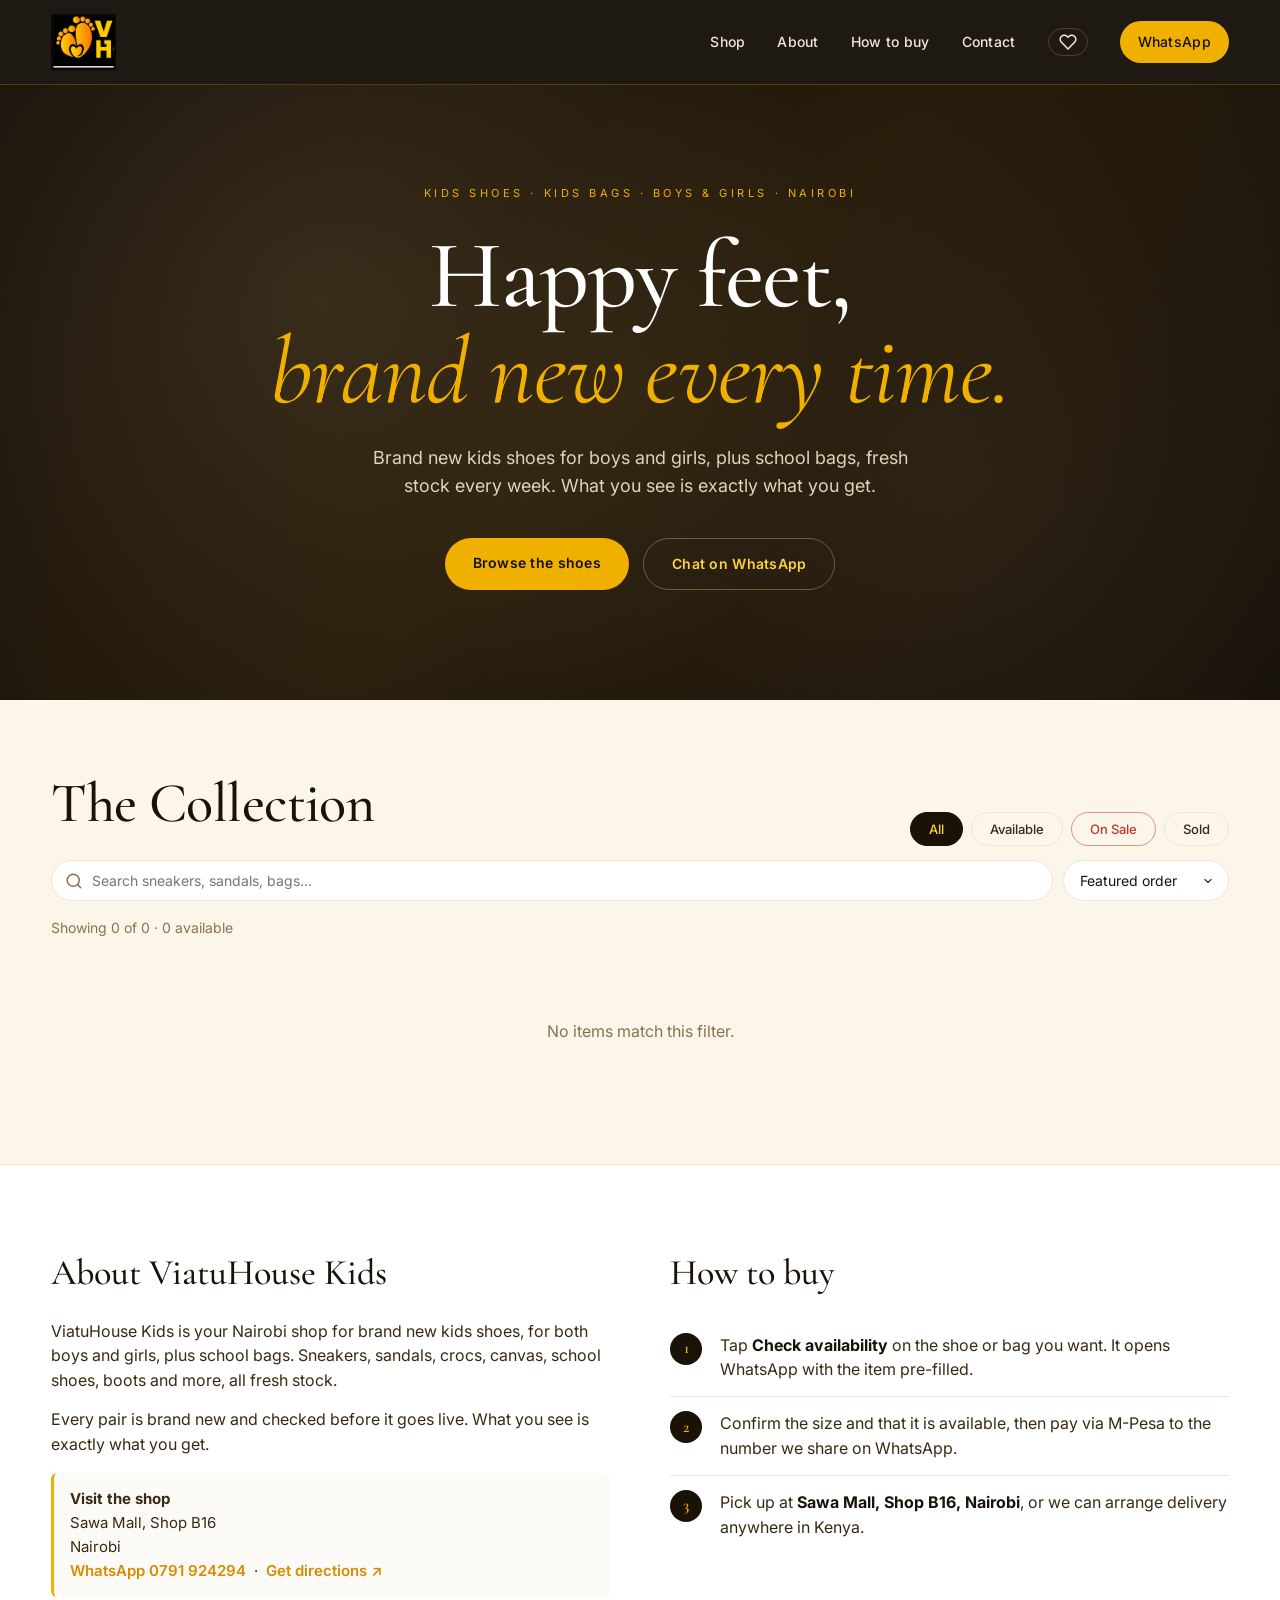
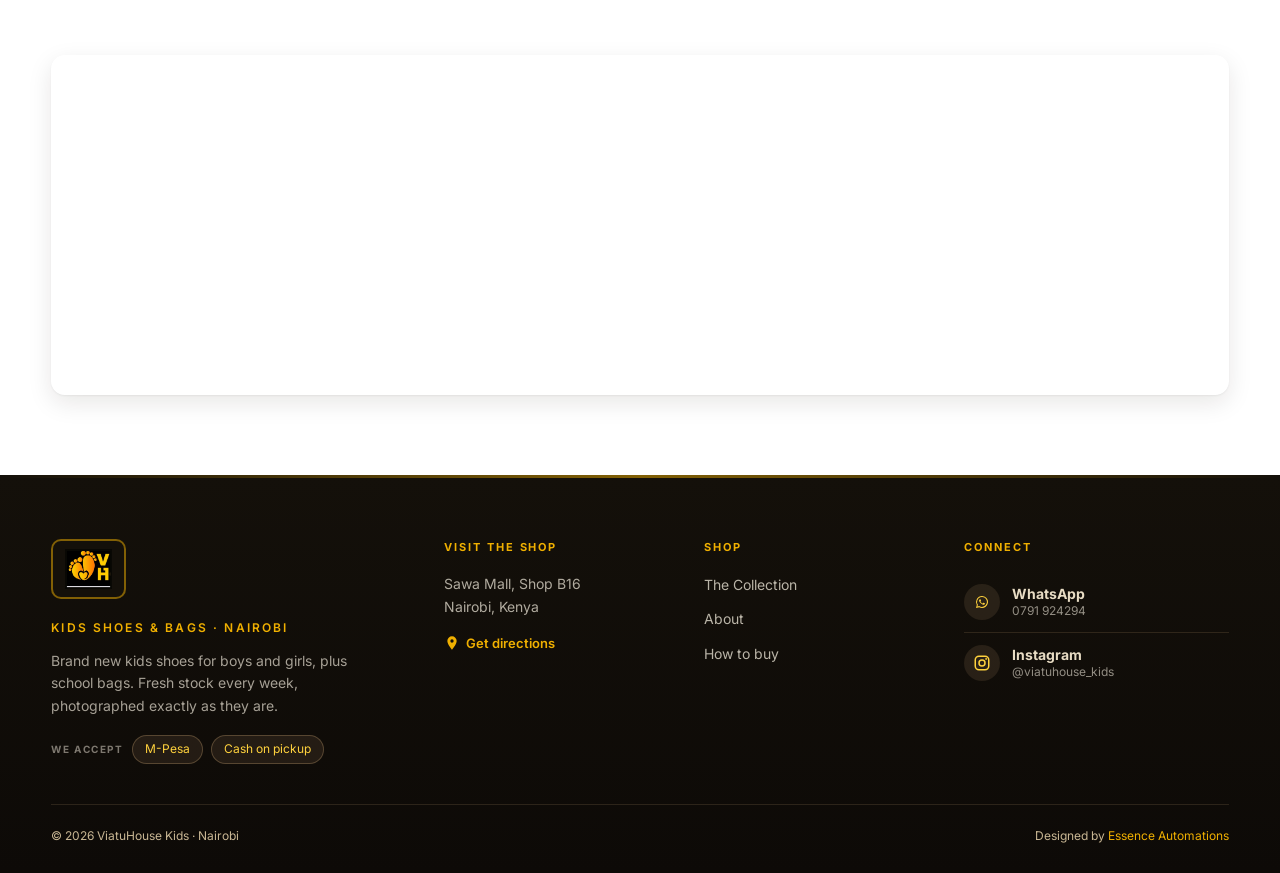
==== index.html @ 9efad500 "Relabel card CTA: Enquire -> Check availability Standardize the WhatsApp CTA wording to match the re" ====
<!DOCTYPE html>
<html lang="en">
<head>
<meta charset="UTF-8">
<meta name="viewport" content="width=device-width, initial-scale=1.0">
<title>ViatuHouse Kids · Brand New Kids Shoes & Bags, Nairobi</title>
<meta name="description" content="Brand new kids shoes for boys and girls, plus kids bags, in Nairobi. New stock every week. Visit ViatuHouse Kids at Sawa Mall, Shop B16, Nairobi.">

<!-- Open Graph / WhatsApp / Social sharing -->
<meta property="og:type" content="website">
<meta property="og:title" content="ViatuHouse Kids · Brand New Kids Shoes & Bags, Nairobi">
<meta property="og:description" content="Brand new kids shoes for boys and girls, plus kids bags. New stock every week. Find us at Sawa Mall, Shop B16, Nairobi.">
<meta property="og:image" content="https://viatuhouse.essenceautomations.com/images/og-image.jpg">
<meta property="og:image:secure_url" content="https://viatuhouse.essenceautomations.com/images/og-image.jpg">
<meta property="og:image:type" content="image/jpeg">
<meta property="og:image:width" content="1200">
<meta property="og:image:height" content="630">
<meta property="og:image:alt" content="ViatuHouse Kids · Kids Shoes & Bags">
<meta property="og:url" content="https://viatuhouse.essenceautomations.com">
<meta property="og:locale" content="en_KE">
<link rel="canonical" href="https://viatuhouse.essenceautomations.com">
<meta property="og:site_name" content="ViatuHouse Kids">
<meta name="twitter:card" content="summary_large_image">
<meta name="twitter:title" content="ViatuHouse Kids · Brand New Kids Shoes & Bags, Nairobi">
<meta name="twitter:description" content="Brand new kids shoes for boys and girls, plus kids bags, at Sawa Mall, Shop B16, Nairobi.">
<meta name="twitter:image" content="https://viatuhouse.essenceautomations.com/images/og-image.jpg">
<meta name="twitter:image:alt" content="ViatuHouse Kids · Kids Shoes & Bags">

<link rel="icon" type="image/jpeg" sizes="192x192" href="images/favicon-192.jpg">
<link rel="apple-touch-icon" sizes="180x180" href="images/logo.jpg">
<meta name="theme-color" content="#15100a">
<link rel="preconnect" href="https://fonts.googleapis.com">
<link rel="preconnect" href="https://fonts.gstatic.com" crossorigin>
<link href="https://fonts.googleapis.com/css2?family=Cormorant+Garamond:wght@400;500;600;700&family=Inter:wght@300;400;500;600;700&display=swap" rel="stylesheet">
<link rel="stylesheet" href="styles.css?v=viatu1">
</head>
<body>

<nav class="nav">
  <div class="nav-inner">
    <a href="#" class="brand" aria-label="ViatuHouse Kids">
      <img src="images/logo-nav.jpg" alt="ViatuHouse Kids · Kids Shoes & Bags" class="brand-logo">
    </a>
    <button class="nav-toggle" id="navToggle" aria-label="Open menu">
      <span></span><span></span><span></span>
    </button>
    <div class="nav-links" id="navLinks">
      <a href="#shop">Shop</a>
      <a href="#about">About</a>
      <a href="#how">How to buy</a>
      <a href="#contact">Contact</a>
      <a href="#" class="nav-wl" id="wishlistBtn" aria-label="View saved items">
        <svg viewBox="0 0 24 24" width="18" height="18" fill="none" stroke="currentColor" stroke-width="2" stroke-linecap="round" stroke-linejoin="round" aria-hidden="true"><path d="M20.84 4.61a5.5 5.5 0 0 0-7.78 0L12 5.67l-1.06-1.06a5.5 5.5 0 0 0-7.78 7.78l1.06 1.06L12 21.23l7.78-7.78 1.06-1.06a5.5 5.5 0 0 0 0-7.78z"/></svg>
        <span class="wl-count"></span>
      </a>
      <a href="https://wa.me/254791924294" class="nav-cta" target="_blank" rel="noopener">WhatsApp</a>
    </div>
  </div>
</nav>

<header class="hero">
  <div class="hero-inner">
    <p class="hero-eyebrow">Kids Shoes · Kids Bags · Boys & Girls · Nairobi</p>
    <h1 class="hero-title">Happy feet,<br><em>brand new every time.</em></h1>
    <p class="hero-sub">Brand new kids shoes for boys and girls, plus school bags, fresh stock every week. What you see is exactly what you get.</p>
    <div class="hero-cta">
      <a href="#shop" class="btn btn-primary">Browse the shoes</a>
      <a href="https://wa.me/254791924294" class="btn btn-ghost" target="_blank" rel="noopener">Chat on WhatsApp</a>
    </div>
  </div>
</header>

<section class="filters" id="shop">
  <div class="container">
    <div class="filters-bar">
      <h2 class="section-title fade-up">The Collection</h2>
      <div class="filter-pills" id="availPills">
        <button class="pill active" data-avail="all">All</button>
        <button class="pill" data-avail="available">Available</button>
        <button class="pill pill-sale" data-avail="sale">On Sale</button>
        <button class="pill" data-avail="sold">Sold</button>
      </div>
    </div>
    <div class="search-sort-row">
      <div class="search-wrap">
        <svg class="search-icon" viewBox="0 0 24 24" width="18" height="18" fill="none" stroke="currentColor" stroke-width="2" stroke-linecap="round" stroke-linejoin="round" aria-hidden="true"><circle cx="11" cy="11" r="8"/><line x1="21" y1="21" x2="16.65" y2="16.65"/></svg>
        <input id="searchInput" type="search" placeholder="Search sneakers, sandals, bags…" autocomplete="off">
        <button id="searchClear" class="search-clear" aria-label="Clear search">×</button>
      </div>
      <select id="sortSelect" class="sort-select" aria-label="Sort items">
        <option value="default">Featured order</option>
        <option value="newest">Newest first</option>
        <option value="priceAsc">Price: low to high</option>
        <option value="priceDesc">Price: high to low</option>
      </select>
    </div>
    <div class="filter-pills filter-pills--branches" id="branchPills" style="margin-top:8px;display:none;"></div>
    <div class="filter-drops" style="margin-top:8px;">
      <div class="filter-drop" id="catPills"></div>
      <div class="filter-drop" id="sizePills"></div>
    </div>
    <p class="filter-meta" id="filterMeta"></p>
  </div>
</section>

<main class="gallery container" id="gallery">
  <!-- Items injected here -->
</main>

<section class="info" id="about">
  <div class="container info-grid">
    <div class="fade-up">
      <h2>About ViatuHouse Kids</h2>
      <p>ViatuHouse Kids is your Nairobi shop for brand new kids shoes, for both boys and girls, plus school bags. Sneakers, sandals, crocs, canvas, school shoes, boots and more, all fresh stock.</p>
      <p>Every pair is brand new and checked before it goes live. What you see is exactly what you get.</p>
      <p class="shop-card">
        <strong>Visit the shop</strong><br>
        Sawa Mall, Shop B16<br>
        Nairobi<br>
        <a href="https://wa.me/254791924294" target="_blank" rel="noopener">WhatsApp 0791 924294</a>
        &nbsp;·&nbsp;
        <a href="https://maps.google.com/?q=Sawa+Mall+Nairobi" target="_blank" rel="noopener">Get directions ↗</a>
      </p>
    </div>
    <div id="how" class="fade-up">
      <h2>How to buy</h2>
      <ol class="steps">
        <li>Tap <strong>Check availability</strong> on the shoe or bag you want. It opens WhatsApp with the item pre-filled.</li>
        <li>Confirm the size and that it is available, then pay via M-Pesa to the number we share on WhatsApp.</li>
        <li>Pick up at <strong>Sawa Mall, Shop B16, Nairobi</strong>, or we can arrange delivery anywhere in Kenya.</li>
      </ol>
    </div>
  </div>

  <!-- Wide map -->
  <div class="container map-wrap fade-up">
    <iframe
      src="https://maps.google.com/maps?q=Sawa+Mall+Nairobi&t=&z=16&ie=UTF8&iwloc=&output=embed"
      width="100%" height="340"
      style="border:0;"
      allowfullscreen loading="lazy"
      referrerpolicy="no-referrer-when-downgrade"
      title="ViatuHouse Kids · Sawa Mall, Shop B16, Nairobi"></iframe>
  </div>
</section>

<footer class="footer" id="contact">
  <div class="container footer-grid">

    <div class="footer-col footer-brand fade-up">
      <div class="footer-logo-plate"><img src="images/logo-nav.jpg" alt="ViatuHouse Kids"></div>
      <p class="footer-tagline">Kids Shoes & Bags · Nairobi</p>
      <p class="footer-blurb">Brand new kids shoes for boys and girls, plus school bags. Fresh stock every week, photographed exactly as they are.</p>
      <div class="footer-pay">
        <span class="footer-pay-label">We accept</span>
        <span class="pay-pill">M-Pesa</span>
        <span class="pay-pill">Cash on pickup</span>
      </div>
    </div>

    <div class="footer-col fade-up">
      <h4 class="footer-h">Visit the shop</h4>
      <address class="footer-address">Sawa Mall, Shop B16<br>Nairobi, Kenya</address>
      <a class="footer-directions" href="https://www.google.com/maps/search/?api=1&query=Sawa%20Mall%2C%20Nairobi" target="_blank" rel="noopener">
        <svg viewBox="0 0 24 24" fill="currentColor" aria-hidden="true"><path d="M12 2a7 7 0 0 0-7 7c0 5 7 13 7 13s7-8 7-13a7 7 0 0 0-7-7Zm0 9.5A2.5 2.5 0 1 1 12 6.5a2.5 2.5 0 0 1 0 5Z"/></svg>
        Get directions
      </a>
    </div>

    <div class="footer-col fade-up">
      <h4 class="footer-h">Shop</h4>
      <ul class="footer-nav">
        <li><a href="#shop">The Collection</a></li>
        <li><a href="#about">About</a></li>
        <li><a href="#how">How to buy</a></li>
      </ul>
    </div>

    <div class="footer-col fade-up">
      <h4 class="footer-h">Connect</h4>
      <div class="footer-socials">
        <a class="social-card" href="https://wa.me/254791924294" target="_blank" rel="noopener">
          <span class="social-ic"><svg viewBox="0 0 24 24" fill="currentColor" aria-hidden="true"><path d="M17.6 6.32A7.85 7.85 0 0 0 12 4a7.94 7.94 0 0 0-6.9 11.9L4 20l4.2-1.1A7.9 7.9 0 0 0 12 19.88a7.94 7.94 0 0 0 5.6-13.56ZM12 18.54a6.6 6.6 0 0 1-3.36-.92l-.24-.14-2.49.65.66-2.43-.16-.25A6.6 6.6 0 1 1 12 18.54Zm3.62-4.94c-.2-.1-1.17-.58-1.35-.64s-.31-.1-.44.1-.5.64-.62.77-.23.15-.43.05a5.4 5.4 0 0 1-1.6-1 6 6 0 0 1-1.1-1.37c-.11-.2 0-.3.09-.4s.2-.24.3-.36a1.36 1.36 0 0 0 .2-.33.37.37 0 0 0 0-.35c0-.1-.44-1.06-.6-1.45s-.32-.33-.44-.33h-.38a.72.72 0 0 0-.52.24 2.18 2.18 0 0 0-.68 1.62 3.8 3.8 0 0 0 .8 2 8.7 8.7 0 0 0 3.33 2.94c.47.2.83.32 1.11.42a2.67 2.67 0 0 0 1.23.07 2 2 0 0 0 1.31-.92 1.62 1.62 0 0 0 .11-.92c-.05-.09-.18-.14-.38-.24Z"/></svg></span>
          <span class="social-txt"><strong>WhatsApp</strong><span>0791 924294</span></span>
        </a>
        <a class="social-card" href="https://www.instagram.com/viatuhouse_kids/" target="_blank" rel="noopener">
          <span class="social-ic"><svg viewBox="0 0 24 24" fill="none" stroke="currentColor" stroke-width="2"><rect x="3" y="3" width="18" height="18" rx="5"/><circle cx="12" cy="12" r="4"/><circle cx="17.5" cy="6.5" r="1.2" fill="currentColor" stroke="none"/></svg></span>
          <span class="social-txt"><strong>Instagram</strong><span>@viatuhouse_kids</span></span>
        </a>
      </div>
    </div>

  </div>

  <div class="container footer-bottom">
    <p>© <span id="year"></span> ViatuHouse Kids · Nairobi</p>
    <p>Designed by <a href="https://essenceautomations.com/shop-manager/" target="_blank" rel="noopener" class="footer-credit">Essence Automations</a></p>
  </div>
</footer>

<!-- Lightbox -->
<div class="lightbox" id="lightbox" aria-hidden="true">
  <button class="lightbox-close" id="lightboxClose" aria-label="Close">&times;</button>
  <button class="lightbox-arrow prev" data-lightbox-arrow="prev" aria-label="Previous image">‹</button>
  <button class="lightbox-arrow next" data-lightbox-arrow="next" aria-label="Next image">›</button>
  <img class="lightbox-img" id="lightboxImg" alt="">
  <div class="lightbox-caption" id="lightboxCaption"></div>
</div>

<!-- Wishlist drawer -->
<div id="wishlistModal" class="modal" role="dialog" aria-modal="true" aria-label="Saved items">
  <div class="modal-card modal-card--wide">
    <div class="modal-head">
      <h3>Saved items</h3>
      <button id="wishlistClose" class="modal-close" aria-label="Close">&times;</button>
    </div>
    <div id="wishlistBody" class="wl-body"></div>
    <div class="wl-footer">
      <a id="wishlistEnquireAll" class="btn-card primary" href="#">
        <svg class="wa-icon" viewBox="0 0 24 24" width="16" height="16" fill="currentColor" aria-hidden="true"><path d="M17.472 14.382c-.297-.149-1.758-.867-2.03-.967-.273-.099-.471-.148-.67.15-.197.297-.767.966-.94 1.164-.173.199-.347.223-.644.075-.297-.15-1.255-.463-2.39-1.475-.883-.788-1.48-1.761-1.653-2.059-.173-.297-.018-.458.13-.606.134-.133.298-.347.446-.52.149-.174.198-.298.298-.497.099-.198.05-.371-.025-.52-.075-.149-.669-1.612-.916-2.207-.242-.579-.487-.5-.669-.51-.173-.008-.371-.01-.57-.01-.198 0-.52.074-.792.372-.272.297-1.04 1.016-1.04 2.479 0 1.462 1.065 2.875 1.213 3.074.149.198 2.096 3.2 5.077 4.487.71.306 1.263.489 1.694.625.712.227 1.36.195 1.871.118.571-.085 1.758-.719 2.006-1.413.248-.694.248-1.289.173-1.413-.074-.124-.272-.198-.57-.347m-5.421 7.403h-.004a9.87 9.87 0 0 1-5.031-1.378l-.361-.214-3.741.982.998-3.648-.235-.374a9.86 9.86 0 0 1-1.51-5.26c.001-5.45 4.436-9.884 9.888-9.884 2.64 0 5.122 1.03 6.988 2.898a9.825 9.825 0 0 1 2.893 6.994c-.003 5.45-4.437 9.884-9.885 9.884m8.413-18.297A11.815 11.815 0 0 0 12.05 0C5.495 0 .16 5.335.157 11.892c0 2.096.547 4.142 1.588 5.945L.057 24l6.305-1.654a11.882 11.882 0 0 0 5.683 1.448h.005c6.554 0 11.89-5.335 11.893-11.893a11.821 11.821 0 0 0-3.48-8.413"/></svg>
        Check availability for all
      </a>
    </div>
  </div>
</div>

<!-- Size guide modal -->
<div id="sizeGuideModal" class="modal" role="dialog" aria-modal="true" aria-label="Size guide">
  <div class="modal-card modal-card--wide">
    <div class="modal-head">
      <h3>Size guide</h3>
      <button id="sizeGuideClose" class="modal-close" aria-label="Close">&times;</button>
    </div>
    <p class="size-guide-intro">Kids shoe sizes here are EU (the number marked on the shoe). The easiest way to pick: measure your child's foot length in centimetres and match it below. WhatsApp us before you order if you need help.</p>
    <div class="size-guide-section">
      <h4>Kids shoes (EU sizing)</h4>
      <div class="sg-table-wrap">
        <table class="sg-table">
          <thead><tr><th>EU size</th><th>Foot length (cm)</th><th>Approx age</th></tr></thead>
          <tbody>
            <tr><td>20</td><td>12.2</td><td>12-18 months</td></tr>
            <tr><td>22</td><td>13.5</td><td>2 years</td></tr>
            <tr><td>24</td><td>14.8</td><td>2-3 years</td></tr>
            <tr><td>26</td><td>16.2</td><td>3-4 years</td></tr>
            <tr><td>28</td><td>17.5</td><td>4-5 years</td></tr>
            <tr><td>30</td><td>18.8</td><td>5-6 years</td></tr>
            <tr><td>32</td><td>20.1</td><td>6-7 years</td></tr>
            <tr><td>34</td><td>21.5</td><td>8-9 years</td></tr>
            <tr><td>36</td><td>22.8</td><td>10-11 years</td></tr>
            <tr><td>37</td><td>23.5</td><td>11-12 years</td></tr>
          </tbody>
        </table>
      </div>
    </div>
    <p class="size-guide-tip">Tip: stand your child on a piece of paper, mark the heel and the longest toe, then measure the gap. Add about 1 cm of growing room and match that to the foot-length column. Ages are a rough guide only, kids grow at their own pace.</p>
  </div>
</div>

<script src="main.js?v=20260606susp"></script>
</body>
</html>
---- styles.css ----
/* ViatuHouse Kids — warm black & amber-gold (matches Logo.jpg) */
:root {
  --bg: #fbf5ea;          /* soft warm cream — bright, kid-friendly */
  --bg-card: #ffffff;
  --ink: #1a1206;         /* warm near-black — echoes the logo background */
  --ink-soft: #3a2a12;    /* dark warm brown */
  --ink-faint: #8a734c;   /* warm taupe */
  --gold: #f0b000;        /* amber-gold — the logo mark + wordmark */
  --gold-deep: #d98a00;   /* deeper orange-gold */
  --gold-light: #ffd23d;  /* bright light gold */
  --line: #f1e6cf;        /* warm cream divider */
  --surface: #f4ead6;     /* warm beige surface */
  --choco: #241a09;       /* deep warm brown-black */
  --choco-deep: #14100a;  /* logo black */
  --shadow: 0 1px 2px rgba(26,18,6,0.05), 0 8px 24px rgba(26,18,6,0.10);
  --shadow-lg: 0 20px 60px rgba(26,18,6,0.18);
  --radius: 14px;
  --radius-sm: 8px;
  --serif: 'Cormorant Garamond', Georgia, serif;
  --sans: 'Inter', system-ui, -apple-system, sans-serif;
}

* { box-sizing: border-box; margin: 0; padding: 0; }
html { scroll-behavior: smooth; }
body { font-family: var(--sans); color: var(--ink); background: var(--bg); line-height: 1.55; -webkit-font-smoothing: antialiased; }

/* ===== Themed scrollbar — champagne-gold pill on the warm-cream page ===== */
html { scrollbar-width: thin; scrollbar-color: var(--gold) var(--bg); } /* Firefox */
::-webkit-scrollbar { width: 14px; height: 14px; }
::-webkit-scrollbar-track { background: var(--bg); }
::-webkit-scrollbar-thumb {
  background: linear-gradient(180deg, var(--gold-light), var(--gold) 45%, var(--gold-deep));
  border-radius: 999px;
  border: 3px solid var(--bg); /* matches page bg so the pill looks inset/floating */
}
::-webkit-scrollbar-thumb:hover { background: linear-gradient(180deg, var(--gold), var(--gold-deep) 60%, var(--ink-soft)); }
::-webkit-scrollbar-corner { background: var(--bg); }
a { color: inherit; text-decoration: none; }
img { max-width: 100%; display: block; }
.container { width: min(1200px, 92%); margin: 0 auto; }

/* ===== FADE-IN-UP ANIMATIONS =====
   Subtle reveal motion. .fade-up sits at translateY(20px) + opacity 0 until
   the element either (a) is observed in view by main.js or (b) auto-fires
   on page load for elements above the fold (hero stagger). Disabled
   entirely when the user prefers reduced motion. */
@keyframes fadeUp {
  from { opacity: 0; transform: translateY(36px); }
  to   { opacity: 1; transform: translateY(0); }
}
@media (prefers-reduced-motion: no-preference) {
  .fade-up { opacity: 0; transform: translateY(36px); transition: opacity 0.75s cubic-bezier(0.22,0.61,0.36,1), transform 0.75s cubic-bezier(0.22,0.61,0.36,1); }
  .fade-up.in-view { opacity: 1; transform: translateY(0); }
  /* Hero stagger — auto-fires on load, no JS needed */
  .hero-eyebrow { animation: fadeUp 0.7s 0.05s cubic-bezier(0.22,0.61,0.36,1) both; }
  .hero-title   { animation: fadeUp 0.8s 0.20s cubic-bezier(0.22,0.61,0.36,1) both; }
  .hero-sub     { animation: fadeUp 0.7s 0.38s cubic-bezier(0.22,0.61,0.36,1) both; }
  .hero-cta     { animation: fadeUp 0.7s 0.52s cubic-bezier(0.22,0.61,0.36,1) both; }
  /* Card stagger — paused until each card scrolls into view, so cards below
     the fold on initial load animate when the user scrolls to them, not
     before. On filter/page change, the IO fires immediately because the
     gallery is already on-screen. */
  .gallery .card {
    animation: fadeUp 0.65s cubic-bezier(0.22,0.61,0.36,1) both;
    animation-play-state: paused;
  }
  .gallery .card.in-view { animation-play-state: running; }
  .gallery .card:nth-child(2)  { animation-delay: 0.06s; }
  .gallery .card:nth-child(3)  { animation-delay: 0.12s; }
  .gallery .card:nth-child(4)  { animation-delay: 0.18s; }
  .gallery .card:nth-child(5)  { animation-delay: 0.24s; }
  .gallery .card:nth-child(6)  { animation-delay: 0.30s; }
  .gallery .card:nth-child(7)  { animation-delay: 0.36s; }
  .gallery .card:nth-child(8)  { animation-delay: 0.42s; }
  .gallery .card:nth-child(9)  { animation-delay: 0.48s; }
  .gallery .card:nth-child(n+10) { animation-delay: 0.54s; }
}

/* ===== NAV ===== */
.nav {
  position: sticky; top: 0;
  background: rgba(18,14,8,0.95);
  backdrop-filter: blur(12px);
  -webkit-backdrop-filter: blur(12px);
  border-bottom: 1px solid rgba(240,176,0,0.24);
  z-index: 200;
}
.nav-inner {
  display: flex; align-items: center; justify-content: space-between;
  width: min(1200px, 92%); margin: 0 auto; padding: 14px 0;
}
.brand { display: flex; align-items: center; gap: 12px; color: #fff; }
.brand-logo { height: 56px; width: auto; max-width: 320px; display: block; object-fit: contain; }
.footer-brand .brand-logo { height: 80px; max-width: 380px; }
.nav-links { display: flex; gap: 32px; align-items: center; }
.nav-links a { color: #f0e9d8; font-size: 14px; font-weight: 500; letter-spacing: 0.02em; transition: color 0.2s; }
.nav-links a:hover { color: var(--gold); }
.nav-cta { background: var(--gold); color: var(--choco-deep) !important; padding: 10px 18px; border-radius: 999px; font-weight: 600; }
.nav-cta:hover { background: var(--gold-light); color: var(--choco-deep) !important; }

.nav-toggle { display: none; background: none; border: none; cursor: pointer; width: 36px; height: 36px; flex-direction: column; justify-content: center; gap: 5px; z-index: 220; }
.nav-toggle span { display: block; height: 2px; width: 24px; background: var(--gold-light); transition: 0.3s; }

@media (max-width: 760px) {
  .nav-toggle { display: flex; }
  .nav-links {
    position: fixed; top: 0; left: 0; width: 100vw; height: 100vh;
    background: var(--choco-deep); flex-direction: column; justify-content: center; align-items: center; gap: 32px;
    transform: translateY(-100vh); transition: transform 0.32s ease; z-index: 210; visibility: hidden;
  }
  .nav-links.open { transform: translateY(0); visibility: visible; }
  .nav-links a { font-size: 22px; font-weight: 500; }
  /* Hamburger → X transform when menu open */
  .nav-toggle.open span:nth-child(1) { transform: translateY(7px) rotate(45deg); }
  .nav-toggle.open span:nth-child(2) { opacity: 0; }
  .nav-toggle.open span:nth-child(3) { transform: translateY(-7px) rotate(-45deg); }
}

/* ===== HERO ===== */
.hero {
  background: linear-gradient(135deg, var(--choco-deep) 0%, var(--choco) 50%, var(--choco-deep) 100%);
  color: #fff; text-align: center; padding: 100px 20px 110px; position: relative; overflow: hidden;
}
.hero::before {
  content: ""; position: absolute; inset: 0;
  background:
    radial-gradient(circle at 25% 35%, rgba(184,149,106,0.18), transparent 50%),
    radial-gradient(circle at 75% 65%, rgba(184,149,106,0.10), transparent 50%);
  pointer-events: none;
}
.hero-inner { position: relative; max-width: 820px; margin: 0 auto; }
.hero-eyebrow { font-size: 11px; letter-spacing: 0.32em; text-transform: uppercase; color: var(--gold); margin-bottom: 26px; }
.hero-title { font-family: var(--serif); font-size: clamp(52px, 9vw, 96px); font-weight: 500; line-height: 1; letter-spacing: -0.01em; margin-bottom: 24px; }
.hero-title em { color: var(--gold); font-style: italic; font-weight: 400; }
.hero-sub { font-size: 18px; color: #e0d3bb; max-width: 560px; margin: 0 auto 38px; }
.hero-cta { display: flex; justify-content: center; gap: 14px; flex-wrap: wrap; }

.btn { display: inline-block; padding: 14px 28px; border-radius: 999px; font-weight: 600; font-size: 14px; letter-spacing: 0.02em; transition: all 0.2s; cursor: pointer; border: none; font-family: inherit; }
.btn-primary { background: var(--gold); color: var(--choco-deep); }
.btn-primary:hover { background: var(--gold-light); transform: translateY(-1px); }
.btn-ghost { background: transparent; color: var(--gold-light); border: 1px solid rgba(184,149,106,0.5); }
.btn-ghost:hover { background: rgba(184,149,106,0.12); border-color: var(--gold); }

/* ===== FILTERS ===== */
.filters { background: var(--bg); padding: 60px 0 24px; }
.filters-bar { display: flex; justify-content: space-between; align-items: end; gap: 24px; flex-wrap: wrap; margin-bottom: 8px; }
.section-title { font-family: var(--serif); font-size: clamp(36px, 5vw, 56px); font-weight: 500; letter-spacing: -0.01em; color: var(--ink); }
.filter-pills { display: flex; gap: 8px; flex-wrap: wrap; }
.pill { background: transparent; border: 1px solid var(--line); padding: 8px 18px; border-radius: 999px; font-size: 13px; font-weight: 500; cursor: pointer; transition: 0.2s; color: var(--ink-soft); font-family: inherit; }
.pill:hover { border-color: var(--gold); color: var(--ink); }
.pill.active { background: var(--ink); border-color: var(--ink); color: var(--gold-light); }
.filter-pills--cats { flex-wrap: wrap; }
.filter-pills--sizes { flex-wrap: wrap; }
.pill--size { padding: 5px 12px !important; font-size: 13px !important; }
.filter-meta { color: var(--ink-faint); font-size: 14px; margin-top: 8px; }

/* Search + sort row */
.search-sort-row { display: flex; gap: 10px; margin-top: 14px; flex-wrap: wrap; }
.search-wrap { flex: 1 1 280px; position: relative; }
.search-wrap input {
  width: 100%; padding: 11px 38px 11px 40px;
  border: 1px solid var(--line); border-radius: 999px;
  font-family: inherit; font-size: 14px; background: #fff; color: var(--ink);
  transition: border-color 0.15s;
}
.search-wrap input:focus { outline: none; border-color: var(--gold); }
.search-icon { position: absolute; left: 14px; top: 50%; transform: translateY(-50%); color: var(--ink-faint); pointer-events: none; }
.search-clear {
  position: absolute; right: 6px; top: 50%; transform: translateY(-50%);
  width: 26px; height: 26px; border-radius: 50%; border: none;
  background: var(--line); color: var(--ink-soft); cursor: pointer; font-size: 18px; line-height: 1;
  display: flex; align-items: center; justify-content: center;
}
.search-clear:hover { background: var(--ink); color: var(--gold-light); }
.search-wrap input:placeholder-shown + .search-clear { display: none; }
.sort-select {
  padding: 10px 36px 10px 16px;
  border: 1px solid var(--line); border-radius: 999px;
  background: #fff; color: var(--ink); font-family: inherit; font-size: 14px;
  cursor: pointer; appearance: none;
  background-image: url("data:image/svg+xml;utf8,<svg xmlns='http://www.w3.org/2000/svg' width='12' height='12' viewBox='0 0 24 24' fill='none' stroke='%234a3528' stroke-width='2.5' stroke-linecap='round' stroke-linejoin='round'><polyline points='6 9 12 15 18 9'/></svg>");
  background-repeat: no-repeat; background-position: right 14px center;
}
.sort-select:focus { outline: none; border-color: var(--gold); }

/* Category + size filter dropdowns (compact, replaces long pill rows) */
.filter-drops { display: flex; gap: 10px; flex-wrap: wrap; }
.filter-drop { flex: 0 1 auto; min-width: 0; }
.filter-select { width: 100%; max-width: 100%; }
@media (max-width: 600px) { .filter-drop { flex: 1 1 calc(50% - 5px); } }

/* Custom filter dropdown — page-controlled so the open list shows a scroll cue
   (a native <select> popup is OS-drawn and gives no hint that more sits below). */
.cdrop { position: relative; }
.cdrop-trigger {
  width: 100%; max-width: 100%; text-align: left;
  display: flex; align-items: center;
}
.cdrop-current { overflow: hidden; text-overflow: ellipsis; white-space: nowrap; }
.cdrop.open .cdrop-trigger { border-color: var(--gold); }
/* Active (non-"All") filter — gold tint so a set filter reads as deliberate,
   not a default. */
.cdrop--active .cdrop-trigger {
  background-color: rgba(240, 176, 0, 0.14);
  border-color: var(--gold);
  color: var(--ink); font-weight: 600;
}
.cdrop-panel {
  position: absolute; top: calc(100% + 6px); left: 0; right: 0; z-index: 60;
  background: #fff; border: 1px solid var(--line); border-radius: 14px;
  box-shadow: 0 12px 30px rgba(26, 18, 6, 0.16);
  overflow: hidden;
}
.cdrop-panel[hidden] { display: none; }
.cdrop-scroll {
  max-height: 280px; overflow-y: auto; padding: 6px;
  scrollbar-width: thin; scrollbar-color: var(--gold) var(--surface);
}
.cdrop-scroll::-webkit-scrollbar { width: 9px; }
.cdrop-scroll::-webkit-scrollbar-track { background: var(--surface); border-radius: 4px; }
.cdrop-scroll::-webkit-scrollbar-thumb { background: var(--gold); border-radius: 4px; }
.cdrop-scroll::-webkit-scrollbar-thumb:hover { background: var(--gold-deep); }
.cdrop-group {
  font-size: 10.5px; font-weight: 700; letter-spacing: 0.12em; text-transform: uppercase;
  color: var(--ink-faint); padding: 8px 12px 4px;
}
.cdrop-opt {
  display: block; width: 100%; text-align: left;
  padding: 11px 14px; border: none; background: none; cursor: pointer;
  font-family: inherit; font-size: 14px; color: var(--ink); border-radius: 9px;
}
.cdrop-opt:hover { background: var(--surface); }
.cdrop-opt.selected { background: var(--ink); color: var(--gold-light); font-weight: 600; }
/* "more below" cue — fade + chevron pinned to the panel's bottom edge, shown
   only while the list can still scroll down. */
.cdrop-morehint {
  position: absolute; left: 1px; right: 1px; bottom: 0; height: 38px;
  pointer-events: none; opacity: 0; transition: opacity 0.18s ease;
  background: linear-gradient(to bottom, rgba(255,255,255,0), #fff 78%);
  border-radius: 0 0 14px 14px;
}
.cdrop-morehint.show { opacity: 1; }
.cdrop-morehint::after {
  content: ''; position: absolute; left: 50%; bottom: 7px;
  width: 11px; height: 11px; margin-left: -5.5px;
  border-right: 2.5px solid var(--gold-deep); border-bottom: 2.5px solid var(--gold-deep);
  transform: rotate(45deg);
  animation: cdropBob 1.3s ease-in-out infinite;
}
@keyframes cdropBob { 0%, 100% { transform: translateY(0) rotate(45deg); } 50% { transform: translateY(3px) rotate(45deg); } }
@media (prefers-reduced-motion: reduce) { .cdrop-morehint::after { animation: none; } }

/* NEW / Stock urgency / Heart badges */
.badge-new {
  position: absolute; top: 14px; left: 14px;
  background: var(--gold); color: var(--choco-deep);
  font-size: 10px; letter-spacing: 0.2em; padding: 4px 9px; border-radius: 4px;
  font-weight: 800; text-transform: uppercase;
}
.badge-low {
  position: absolute; bottom: 14px; left: 14px;
  background: #fff; color: #b00020;
  font-size: 10px; letter-spacing: 0.08em; padding: 4px 9px; border-radius: 4px;
  font-weight: 700; box-shadow: 0 2px 8px rgba(0,0,0,0.18);
  border: 1px solid #ffd6d6;
}
/* ===== SALE / MARKDOWN ===== */
/* On-Sale filter pill — red accent so it stands out from the gold filter row. */
.pill-sale { border-color: rgba(192,57,43,0.5); color: #c0392b; }
.pill-sale:hover { border-color: #c0392b; color: #fff; background: rgba(192,57,43,0.9); }
.pill-sale.active { background: #c0392b; border-color: #c0392b; color: #fff; }
/* SALE ribbon — red, top-left (matches the NEW badge corner; NEW is suppressed while on sale so they never stack). */
.badge-sale {
  position: absolute; top: 14px; left: 14px;
  background: #c0392b; color: #fff;
  font-size: 10px; letter-spacing: 0.2em; padding: 4px 10px; border-radius: 4px;
  font-weight: 800; text-transform: uppercase;
  box-shadow: 0 4px 14px rgba(192,57,43,0.45);
}
/* Card sale pricing: original struck-through, sale price in red, a -X% pill. */
.card-price-was {
  font-family: var(--serif); font-size: 17px; font-weight: 500;
  color: var(--ink-faint); text-decoration: line-through;
  text-decoration-color: rgba(138,116,96,0.7); margin-right: 8px;
}
.card-price-sale { color: #c0392b; }
.price-off {
  font-family: var(--sans); font-size: 11px; font-weight: 700; letter-spacing: 0.04em;
  color: #fff; background: #c0392b; border-radius: 999px; padding: 3px 8px;
  align-self: center; margin-left: 8px;
}
/* Admin bulk-sale modal: discount-mode toggle active state. */
.sale-mode-btn.active { background: var(--ink); color: var(--gold-light); border-color: var(--ink); }
/* Heart pill — heart icon + fake-social-proof counter (deterministic base
   per item id, +1 when visitor wishlists). Sits bottom-right of card image. */
.heart-btn {
  position: absolute; bottom: 12px; right: 12px;
  display: inline-flex; align-items: center; gap: 6px;
  padding: 6px 10px 6px 9px;
  background: rgba(255,255,255,0.92);
  border: none;
  border-radius: 999px;
  cursor: pointer;
  color: var(--ink-soft);
  font-family: inherit;
  font-size: 12px;
  font-weight: 600;
  line-height: 1;
  transition: background 0.18s, color 0.18s, transform 0.18s;
  box-shadow: 0 2px 8px rgba(0,0,0,0.12);
  backdrop-filter: blur(6px);
  -webkit-backdrop-filter: blur(6px);
}
.heart-btn:hover { color: #e63946; transform: translateY(-1px); }
.heart-btn .heart-count { font-variant-numeric: tabular-nums; }
.heart-btn.saved { color: #fff; background: rgba(230,57,70,0.92); }
.heart-btn.saved:hover { background: rgba(200,40,55,0.95); color: #fff; }
.heart-btn.saved svg { fill: #fff; }

/* Size guide link on cards */
.size-guide-link {
  font-size: 11.5px; color: var(--ink-faint); text-decoration: underline; cursor: pointer;
  letter-spacing: 0.02em;
}
.size-guide-link:hover { color: var(--gold-deep); }

/* Nav wishlist button */
.nav-wl {
  display: inline-flex; align-items: center; gap: 6px;
  color: var(--gold-light); padding: 4px 10px; border-radius: 999px;
  border: 1px solid rgba(184,149,106,0.3); position: relative;
}
.nav-wl:hover { background: rgba(240,176,0,0.12); border-color: var(--gold); }
.nav-wl.has-items { color: #ffb8c0; border-color: rgba(255,184,192,0.4); }
.nav-wl .wl-count { font-size: 12px; font-weight: 700; min-width: 16px; text-align: center; }
.nav-wl .wl-count:empty { display: none; }

/* Modal head + close */
.modal-card { position: relative; }
.modal-card--wide { max-width: 640px; }
.modal-head { display: flex; justify-content: space-between; align-items: center; margin-bottom: 12px; }
.modal-close {
  background: none; border: none; cursor: pointer;
  font-size: 28px; line-height: 1; color: var(--ink-faint);
  width: 32px; height: 32px; border-radius: 50%; display: flex;
  align-items: center; justify-content: center; transition: 0.15s;
}
.modal-close:hover { background: var(--surface); color: var(--ink); }

/* Wishlist rows */
.wl-body { max-height: 60vh; overflow-y: auto; }
.wl-row {
  display: flex; gap: 12px; align-items: center;
  padding: 10px 0; border-bottom: 1px solid var(--line);
}
.wl-row:last-child { border-bottom: none; }
.wl-row img { width: 56px; height: 56px; object-fit: cover; border-radius: 6px; flex-shrink: 0; }
.wl-row-body { flex: 1; min-width: 0; }
.wl-row-name { font-family: var(--serif); font-size: 16px; font-weight: 600; }
.wl-row-meta { font-size: 12px; color: var(--ink-faint); margin-top: 2px; }
.wl-remove {
  background: none; border: none; color: var(--ink-faint); font-size: 22px;
  cursor: pointer; padding: 4px 8px; line-height: 1; border-radius: 50%;
}
.wl-remove:hover { background: var(--surface); color: #b00020; }
.wl-footer { margin-top: 14px; display: flex; justify-content: flex-end; }
.wl-footer .btn-card { padding: 12px 22px; min-width: 200px; display: inline-flex; align-items: center; justify-content: center; gap: 8px; }

/* Size guide content */
.size-guide-intro { font-size: 13.5px; color: var(--ink-soft); margin-bottom: 14px; line-height: 1.6; }
.size-guide-section { margin-bottom: 16px; }
.size-guide-section h4 { font-family: var(--serif); font-size: 16px; font-weight: 600; margin-bottom: 8px; color: var(--ink); }
.sg-table-wrap { overflow-x: auto; }
.sg-table { width: 100%; border-collapse: collapse; font-size: 13px; }
.sg-table th, .sg-table td { padding: 7px 10px; text-align: left; border-bottom: 1px solid var(--line); }
.sg-table th { background: var(--surface); font-size: 11px; letter-spacing: 0.06em; text-transform: uppercase; color: var(--ink-faint); }
.size-guide-tip { font-size: 12px; color: var(--ink-faint); font-style: italic; margin-top: 12px; padding-top: 12px; border-top: 1px solid var(--line); }

/* Item picker (used by WhatsApp Marketing broadcast — search + tap to add) */
.set-selected-items { display: flex; flex-wrap: wrap; gap: 6px; min-height: 24px; }
.set-chip {
  display: inline-flex; align-items: center; gap: 6px;
  background: #fff; border: 1px solid var(--line); border-radius: 99px;
  padding: 4px 4px 4px 6px; font-size: 13px;
}
.set-chip img { width: 24px; height: 24px; border-radius: 50%; object-fit: cover; }
.set-chip button {
  background: var(--line); color: var(--ink-soft); border: none;
  width: 20px; height: 20px; border-radius: 50%; cursor: pointer;
  font-size: 14px; line-height: 1;
}
.set-chip button:hover { background: #b00020; color: #fff; }
.set-item-picker {
  display: grid; grid-template-columns: repeat(auto-fill, minmax(200px, 1fr));
  gap: 8px; margin-top: 8px;
  max-height: 320px; overflow-y: auto;
  padding: 8px;
  background: #fff; border: 1px solid var(--line); border-radius: 8px;
  scrollbar-width: thin;
  scrollbar-color: var(--gold) var(--surface);
}
.set-item-picker::-webkit-scrollbar { width: 8px; }
.set-item-picker::-webkit-scrollbar-track { background: var(--surface); border-radius: 4px; }
.set-item-picker::-webkit-scrollbar-thumb { background: var(--gold); border-radius: 4px; }
.set-item-picker::-webkit-scrollbar-thumb:hover { background: var(--gold-deep); }
.set-pick {
  display: flex; gap: 8px; align-items: center; padding: 6px;
  background: #fff; border: 1px solid var(--line); border-radius: 6px;
  cursor: pointer; text-align: left; font-family: inherit; transition: 0.15s;
}
.set-pick:hover { background: var(--surface); border-color: var(--gold); }
.set-pick img { width: 36px; height: 36px; border-radius: 4px; object-fit: cover; flex-shrink: 0; }
.set-pick-body { min-width: 0; flex: 1; }
.set-pick-name { font-size: 13px; font-weight: 600; color: var(--ink); line-height: 1.2; }
.set-pick-meta { font-size: 11px; color: var(--ink-faint); margin-top: 2px; }
@media (max-width: 600px) {
  .set-item-picker { max-height: 280px; grid-template-columns: 1fr; }
}

/* Broadcast recipients */
.broadcast-recipients { display: grid; grid-template-columns: 1fr 1fr; gap: 6px; max-height: 280px; overflow-y: auto; padding: 4px; background: #fff; border: 1px solid var(--line); border-radius: 8px; }
.broadcast-recipient {
  display: grid;
  grid-template-columns: 18px 1fr auto;
  grid-template-rows: auto auto;
  gap: 2px 8px;
  padding: 8px 10px; border: 1px solid var(--line); border-radius: 6px;
  cursor: pointer; font-family: inherit; transition: 0.15s; background: #fff;
}
.broadcast-recipient.on { background: var(--surface); border-color: var(--gold); }
.broadcast-recipient input { grid-row: 1 / 3; width: 16px; height: 16px; cursor: pointer; accent-color: var(--gold-deep); }
.broadcast-recipient-name { grid-column: 2; font-size: 13px; font-weight: 600; color: var(--ink); }
.broadcast-recipient-phone { grid-column: 3; font-size: 11px; color: var(--ink-faint); font-family: monospace; align-self: start; }
.broadcast-recipient-meta { grid-column: 2 / -1; font-size: 11px; color: var(--ink-faint); }
@media (max-width: 600px) { .broadcast-recipients { grid-template-columns: 1fr; } }
/* Mobile broadcast stepper — step through buyers one at a time on a phone. */
.broadcast-stepper { background: var(--surface); border: 1px solid var(--gold); border-radius: 10px; padding: 14px 16px; }
.bc-step-head { font-size: 11px; letter-spacing: 0.1em; text-transform: uppercase; color: var(--ink-faint); font-weight: 700; }
.bc-step-name { font-size: 16px; font-weight: 600; color: var(--ink); margin: 4px 0 12px; }
.bc-step-actions { display: flex; flex-wrap: wrap; gap: 8px; }
.bc-step-actions .btn-admin { text-decoration: none; }
.bc-step-hint { font-size: 12px; color: var(--ink-faint); margin-top: 10px; line-height: 1.45; }
.bc-step-done { font-size: 14px; font-weight: 600; color: #1a7a40; display: flex; align-items: center; gap: 12px; flex-wrap: wrap; }

/* Search-gap pills (Insights → searches with no results) */
.search-gap-pill {
  display: inline-block;
  background: #fff4e0;
  border: 1px solid #f0c060;
  color: #a06000;
  padding: 5px 12px;
  border-radius: 99px;
  font-size: 12.5px;
  letter-spacing: 0.02em;
}
.search-gap-pill strong { color: #6e4000; }

/* Modal open state */
.modal { display: none; }
.modal.open { display: flex; }

/* ===== GALLERY ===== */
.gallery { display: grid; grid-template-columns: repeat(auto-fill, minmax(280px, 1fr)); gap: 28px; padding: 16px 0 80px; }
.card { background: var(--bg-card); border-radius: var(--radius); overflow: hidden; box-shadow: var(--shadow); transition: transform 0.25s, box-shadow 0.25s; display: flex; flex-direction: column; }
.card:hover { transform: translateY(-4px); box-shadow: var(--shadow-lg); }

.card-img-wrap { position: relative; aspect-ratio: 1 / 1; overflow: hidden; cursor: zoom-in; background: var(--surface); display: flex; align-items: center; justify-content: center; }
.card-carousel { display: flex; width: 100%; height: 100%; transition: transform 0.32s ease; }
.card-img { width: 100%; height: 100%; object-fit: cover; transition: transform 0.5s; flex: 0 0 100%; }
.card:hover .card-carousel .card-img:not(:hover) { transform: none; }
.card-img-wrap:not(.has-carousel) .card:hover .card-img { transform: scale(1.04); }
.card.sold .card-img { filter: grayscale(0.3) brightness(0.9); }
.carousel-dots { position: absolute; bottom: 10px; left: 50%; transform: translateX(-50%); display: flex; gap: 5px; z-index: 3; }
.carousel-dot { width: 6px; height: 6px; border-radius: 50%; background: rgba(255,255,255,0.55); cursor: pointer; transition: 0.15s; }
.carousel-dot.active { background: #fff; width: 16px; border-radius: 99px; }
.carousel-arrow {
  position: absolute; top: 50%; transform: translateY(-50%); z-index: 3;
  width: 32px; height: 32px; border-radius: 50%; border: none; cursor: pointer;
  background: rgba(255,255,255,0.85); color: var(--ink); font-size: 22px; line-height: 1;
  display: flex; align-items: center; justify-content: center;
  opacity: 0; transition: opacity 0.18s, background 0.15s;
}
.carousel-arrow.prev { left: 8px; }
.carousel-arrow.next { right: 8px; }
.card-img-wrap.has-carousel:hover .carousel-arrow { opacity: 1; }
.carousel-arrow:hover { background: #fff; }
@media (max-width: 760px) {
  .carousel-arrow { opacity: 0.85; width: 28px; height: 28px; font-size: 18px; }
}

/* Lightbox arrows */
.lightbox-arrow {
  position: absolute; top: 50%; transform: translateY(-50%); z-index: 510;
  width: 48px; height: 48px; border-radius: 50%; border: 1px solid rgba(184,149,106,0.4);
  background: rgba(255,255,255,0.06); color: var(--gold-light); font-size: 32px; line-height: 1;
  cursor: pointer; transition: 0.15s;
  display: none; align-items: center; justify-content: center;
}
.lightbox-arrow.prev { left: 24px; }
.lightbox-arrow.next { right: 24px; }
.lightbox.open .lightbox-arrow { display: flex; }
.lightbox-arrow:hover { background: var(--gold); color: var(--ink); }
@media (max-width: 760px) {
  .lightbox-arrow { width: 40px; height: 40px; font-size: 26px; }
  .lightbox-arrow.prev { left: 8px; }
  .lightbox-arrow.next { right: 8px; }
}

/* Admin: additional-images preview */
.extra-imgs-preview { display: flex; flex-wrap: wrap; gap: 8px; margin-top: 8px; }
.extra-img-thumb { position: relative; }
.extra-img-thumb img { width: 80px; height: 80px; object-fit: cover; border-radius: 6px; border: 1px solid var(--line); }
.extra-img-remove {
  position: absolute; top: -6px; right: -6px;
  width: 22px; height: 22px; border-radius: 50%; border: none; cursor: pointer;
  background: #b00020; color: #fff; font-size: 14px; line-height: 1;
  display: flex; align-items: center; justify-content: center;
  box-shadow: 0 1px 4px rgba(0,0,0,0.25);
}
.extra-img-remove:hover { background: #800018; }

.badge-sold { position: absolute; top: 14px; left: 14px; background: var(--choco-deep); color: var(--gold); font-size: 11px; letter-spacing: 0.2em; padding: 6px 12px; border-radius: 4px; font-weight: 700; text-transform: uppercase; border: 1px solid var(--gold); }
.badge-cat { position: absolute; top: 14px; right: 14px; background: rgba(42,28,15,0.78); color: #fff; font-size: 10px; letter-spacing: 0.12em; padding: 4px 10px; border-radius: 4px; font-weight: 600; text-transform: uppercase; }

.size-chips { display: flex; flex-wrap: wrap; gap: 5px; align-items: center; }
.size-chip {
  background: var(--surface); border: 1px solid var(--line); border-radius: 4px;
  font-size: 11px; font-weight: 600; padding: 3px 9px;
  color: var(--ink); letter-spacing: 0.04em;
  font-family: inherit; cursor: default;
}
.size-chip.low { border-color: #e8a010; color: #a06000; background: #fff8e8; }
.size-chips.pickable .size-chip { cursor: pointer; transition: 0.15s; padding: 4px 11px; }
.size-chips.pickable .size-chip:hover { border-color: var(--gold); background: var(--gold-light); color: var(--ink); }
.size-chips.pickable .size-chip.selected { background: var(--ink); color: var(--gold-light); border-color: var(--ink); }
.size-hint {
  font-size: 11px; color: #b00020; letter-spacing: 0.02em;
  font-weight: 600; font-style: italic; margin-left: 6px;
  display: none;  /* hidden until user tries to enquire without a size */
}
.size-chips.prompted .size-hint { display: inline; }
.size-chips.pickable:has(.size-chip.selected) .size-hint { display: none; }
.size-chips.shake { animation: chipShake 0.45s ease; }
@keyframes chipShake {
  0%, 100% { transform: translateX(0); }
  20% { transform: translateX(-5px); }
  40% { transform: translateX(5px); }
  60% { transform: translateX(-3px); }
  80% { transform: translateX(3px); }
}

/* Public-site toast */
.public-toast {
  position: fixed;
  bottom: 24px; left: 50%;
  transform: translateX(-50%) translateY(140%);
  background: var(--choco-deep); color: var(--gold-light);
  padding: 12px 22px; border-radius: 999px;
  font-size: 14px; font-weight: 600;
  box-shadow: 0 10px 30px rgba(0,0,0,0.28);
  z-index: 2000; transition: transform 0.28s ease;
  max-width: calc(100vw - 32px); text-align: center;
}
.public-toast.show { transform: translateX(-50%) translateY(0); }

.card-body { padding: 18px 20px 20px; flex: 1; display: flex; flex-direction: column; gap: 10px; }
.card-title { font-family: var(--serif); font-size: 20px; font-weight: 600; color: var(--ink); line-height: 1.2; }
.card-desc { font-size: 13.5px; color: var(--ink-soft); line-height: 1.5; flex: 1; }
.card-price-row { display: flex; align-items: center; justify-content: space-between; margin-top: 4px; }
.card-price { font-family: var(--serif); font-size: 22px; font-weight: 600; color: var(--ink); }
.card-price small { font-size: 12px; color: var(--ink-faint); font-weight: 400; font-family: var(--sans); }
.card-actions { display: flex; gap: 8px; margin-top: 14px; border-top: 1px solid var(--line); padding-top: 14px; }
.btn-card { flex: 1; text-align: center; padding: 11px 12px; border-radius: var(--radius-sm); font-size: 13px; font-weight: 600; cursor: pointer; border: 1px solid var(--line); background: transparent; color: var(--ink); font-family: inherit; transition: 0.2s; display: flex; align-items: center; justify-content: center; gap: 6px; }
.btn-card:hover:not(:disabled) { background: var(--ink); color: var(--gold-light); border-color: var(--ink); }
.btn-card.primary { background: var(--ink); color: var(--gold-light); border-color: var(--ink); }
.btn-card.primary:hover:not(:disabled) { background: var(--gold); color: var(--ink); border-color: var(--gold); }
.btn-card.soldout { background: var(--surface); color: var(--ink-faint); border-color: var(--line); }
.btn-card.soldout:hover { background: var(--ink); color: var(--gold-light); border-color: var(--ink); }
.btn-card .wa-icon, .btn-card .ig-icon { flex-shrink: 0; }
.btn-card.ig {
  flex: 0 0 auto;
  padding: 11px 14px;
  background: transparent;
  color: var(--ink-soft);
  border-color: var(--line);
}
.btn-card.ig:hover { background: var(--gold); color: var(--choco-deep); border-color: var(--gold); }
.card-actions { gap: 6px; flex-wrap: wrap; }
.card-actions .btn-card.primary { flex: 1 1 auto; min-width: 110px; }
@media (max-width: 760px) {
  .card-actions .btn-card.primary { min-width: 0; }
  .card-actions .btn-card.ig { padding: 9px 8px; }
}

/* ===== PAGINATION ===== */
.pager-wrap { display: flex; justify-content: center; align-items: center; flex-wrap: wrap; gap: 6px; padding: 36px 16px 20px; }
.pager-btn { min-width: 40px; height: 40px; padding: 0 12px; border: 1px solid var(--line); background: #fff; color: var(--ink); border-radius: 8px; font-family: inherit; font-size: 14px; font-weight: 600; cursor: pointer; transition: 0.15s; display: inline-flex; align-items: center; justify-content: center; }
.pager-btn:hover:not(.disabled):not(.active):not(.ellipsis) { background: var(--gold-light); border-color: var(--gold); color: var(--ink); }
.pager-btn.active { background: var(--ink); color: var(--gold-light); border-color: var(--ink); cursor: default; }
.pager-btn.disabled { opacity: 0.4; cursor: not-allowed; }
.pager-btn.ellipsis { border: none; background: transparent; cursor: default; }

/* ===== INFO ===== */
.info { background: #ffffff; padding: 80px 0; border-top: 1px solid var(--line); }
.info-grid { display: grid; grid-template-columns: 1fr 1fr; gap: 60px; }
.info h2 { font-family: var(--serif); font-size: 36px; font-weight: 500; margin-bottom: 18px; }
.info p { color: var(--ink-soft); margin-bottom: 14px; }
.shop-card { margin-top: 16px; padding: 14px 16px; border-left: 3px solid var(--gold); background: rgba(201,169,97,0.06); border-radius: 6px; line-height: 1.6; font-size: 15px; }
.shop-card a { color: var(--gold-deep); font-weight: 600; }
.shop-map { margin-top: 18px; box-shadow: var(--shadow); border-radius: 10px; overflow: hidden; }
.shop-map iframe { display: block; }
/* Wide map — full container width below the About/How-to-buy grid. */
.map-wrap { margin-top: 44px; }
.map-wrap iframe { display: block; width: 100%; border-radius: 14px; box-shadow: var(--shadow); }
.footer-shop { font-size: 13px; color: var(--gold-light); }
.steps { list-style: none; counter-reset: step; }
.steps li { counter-increment: step; padding: 14px 0 14px 50px; position: relative; border-bottom: 1px solid var(--line); color: var(--ink-soft); }
.steps li::before { content: counter(step); position: absolute; left: 0; top: 14px; width: 32px; height: 32px; border-radius: 50%; background: var(--ink); color: var(--gold); display: flex; align-items: center; justify-content: center; font-family: var(--serif); font-weight: 600; }
.steps li:last-child { border-bottom: none; }
.steps strong { color: var(--ink); }
@media (max-width: 760px) { .info-grid { grid-template-columns: 1fr; gap: 40px; } }

/* ===== FOOTER ===== */
.footer { position: relative; background: linear-gradient(180deg, var(--choco-deep), #0d0a07); color: #e0d3bb; padding: 64px 0 28px; }
.footer::before { content: ''; position: absolute; top: 0; left: 0; right: 0; height: 3px; background: linear-gradient(90deg, transparent, var(--gold) 50%, transparent); opacity: 0.5; }
.footer-grid { display: grid; grid-template-columns: 1.6fr 1fr 1fr 1.2fr; gap: 40px; }
.footer-col { min-width: 0; }
.footer-h { color: var(--gold); font-size: 11px; font-weight: 700; letter-spacing: 0.18em; text-transform: uppercase; margin-bottom: 16px; }
/* Brand column */
.footer-logo-plate { display: inline-block; background: #14100a; border: 2px solid rgba(240,176,0,0.5); border-radius: 10px; padding: 8px 12px; }
.footer-logo-plate img { height: 40px; width: auto; }
.footer-tagline { margin-top: 14px; color: var(--gold); font-size: 12px; font-weight: 600; letter-spacing: 0.18em; text-transform: uppercase; }
.footer-blurb { margin-top: 12px; max-width: 320px; font-size: 14px; line-height: 1.6; color: rgba(216,210,196,0.75); }
.footer-pay { margin-top: 18px; display: flex; flex-wrap: wrap; align-items: center; gap: 8px; }
.footer-pay-label { font-size: 10px; font-weight: 700; letter-spacing: 0.16em; text-transform: uppercase; color: rgba(216,210,196,0.55); }
.pay-pill { font-size: 12px; padding: 4px 12px; border-radius: 999px; background: rgba(184,149,106,0.12); border: 1px solid rgba(184,149,106,0.35); color: var(--gold-light); }
/* Visit column */
.footer-address { font-style: normal; font-size: 14px; line-height: 1.7; color: rgba(216,210,196,0.8); }
.footer-directions { display: inline-flex; align-items: center; gap: 6px; margin-top: 14px; color: var(--gold); font-size: 13px; font-weight: 600; transition: color 0.2s; }
.footer-directions svg { width: 16px; height: 16px; }
.footer-directions:hover { color: var(--gold-light); }
/* Shop column */
.footer-nav { list-style: none; display: flex; flex-direction: column; gap: 10px; }
.footer-nav a { position: relative; font-size: 14px; color: rgba(216,210,196,0.85); transition: color 0.2s, padding-left 0.2s; }
.footer-nav a::before { content: '\203A'; position: absolute; left: -12px; color: var(--gold); opacity: 0; transition: opacity 0.2s, left 0.2s; }
.footer-nav a:hover { color: var(--gold-light); padding-left: 4px; }
.footer-nav a:hover::before { opacity: 1; left: -4px; }
/* Connect column */
.footer-socials { display: flex; flex-direction: column; }
.social-card { display: flex; align-items: center; gap: 12px; padding: 12px 0; }
.footer-socials .social-card + .social-card { border-top: 1px solid rgba(184,149,106,0.18); }
.social-ic { width: 36px; height: 36px; border-radius: 50%; flex-shrink: 0; display: flex; align-items: center; justify-content: center; background: rgba(184,149,106,0.14); color: var(--gold-light); transition: background 0.2s, color 0.2s; }
.social-ic svg { width: 18px; height: 18px; }
.social-card:hover .social-ic { background: var(--gold); color: var(--choco-deep); }
.social-txt { display: flex; flex-direction: column; line-height: 1.3; }
.social-txt strong { font-size: 14px; color: #e8dcc4; }
.social-txt span { font-size: 12px; color: rgba(216,210,196,0.65); }
/* Bottom strip */
.footer-bottom { display: flex; justify-content: space-between; align-items: center; gap: 12px; flex-wrap: wrap; margin-top: 40px; padding-top: 22px; border-top: 1px solid rgba(184,149,106,0.18); font-size: 12px; color: #c9b794; }
.footer-credit { color: var(--gold); transition: color 0.2s; }
.footer-credit:hover { color: var(--gold-light); }
@media (max-width: 900px) {
  .footer-grid { grid-template-columns: 1fr 1fr; gap: 32px; }
  .footer-brand { grid-column: 1 / -1; }
}
@media (max-width: 540px) {
  .footer-grid { grid-template-columns: 1fr; }
  .footer-bottom { flex-direction: column; align-items: flex-start; }
}

/* ===== LIGHTBOX ===== */
.lightbox { position: fixed; inset: 0; background: rgba(42,28,15,0.97); display: none; align-items: center; justify-content: center; z-index: 500; padding: 24px; flex-direction: column; gap: 16px; }
.lightbox.open { display: flex; animation: fadeIn 0.2s; }
@keyframes fadeIn { from { opacity: 0; } to { opacity: 1; } }
.lightbox-img { max-width: min(900px, 100%); max-height: 78vh; border-radius: 12px; box-shadow: 0 20px 80px rgba(0,0,0,0.6); }
.lightbox-caption { color: var(--gold-light); font-family: var(--serif); font-size: 18px; text-align: center; max-width: 600px; }
.lightbox-close { position: absolute; top: 20px; right: 24px; background: rgba(255,255,255,0.06); border: 1px solid rgba(184,149,106,0.45); color: var(--gold-light); width: 44px; height: 44px; border-radius: 50%; font-size: 24px; cursor: pointer; transition: 0.2s; line-height: 1; }
.lightbox-close:hover { background: var(--gold); color: var(--ink); }

/* ===== ADMIN ===== */
.admin-wrap { max-width: 1140px; margin: 0 auto; padding: 40px 24px 80px; }
.admin-header { display: flex; justify-content: space-between; align-items: center; margin-bottom: 30px; flex-wrap: wrap; gap: 16px; }
.admin-header h1 { font-family: var(--serif); font-size: 36px; font-weight: 500; }
.admin-actions { display: flex; gap: 10px; flex-wrap: wrap; }
.btn-admin { padding: 10px 18px; border-radius: 8px; border: 1px solid var(--line); background: #fff; cursor: pointer; font-family: inherit; font-weight: 500; font-size: 14px; transition: 0.2s; }
.btn-admin:hover { background: var(--ink); color: var(--gold-light); border-color: var(--ink); }
.btn-admin.primary { background: var(--ink); color: var(--gold-light); border-color: var(--ink); }
.btn-admin.primary:hover { background: var(--gold); color: var(--ink); border-color: var(--gold); }
.btn-admin.danger { color: #b00020; border-color: #f3c5cc; }
.btn-admin.danger:hover { background: #b00020; color: #fff; border-color: #b00020; }
.btn-admin.gold { background: var(--gold); color: var(--ink); border-color: var(--gold); font-weight: 700; }
.btn-admin.gold:hover { background: var(--gold-deep); color: #fff; border-color: var(--gold-deep); }

/* Sticky admin sub-nav */
.admin-nav {
  position: sticky;
  top: 0;
  z-index: 50;
  background: var(--bg);
  margin: 0 -24px 24px;
  padding: 12px 24px;
  border-bottom: 1px solid var(--line);
  display: flex;
  gap: 8px;
  align-items: center;
  flex-wrap: wrap;
  scrollbar-width: thin;
}
.admin-nav a {
  display: inline-flex;
  align-items: center;
  gap: 6px;
  padding: 8px 14px;
  border-radius: 999px;
  font-size: 13.5px;
  font-weight: 600;
  color: var(--ink-soft);
  border: 1px solid var(--line);
  background: #fff;
  transition: 0.15s;
  white-space: nowrap;
}
.admin-nav a:hover {
  background: var(--ink);
  color: var(--gold-light);
  border-color: var(--ink);
}
.admin-nav a.admin-nav-cta {
  background: var(--gold);
  color: var(--choco-deep);
  border-color: var(--gold);
  font-weight: 700;
}
.admin-nav a.admin-nav-cta:hover {
  background: var(--gold-deep);
  color: #fff;
  border-color: var(--gold-deep);
}
.admin-nav-count {
  display: inline-block;
  background: var(--line);
  color: var(--ink-soft);
  font-size: 11px;
  font-weight: 700;
  padding: 1px 7px;
  border-radius: 99px;
  margin-left: 2px;
}
.admin-nav a:hover .admin-nav-count { background: rgba(255,255,255,0.15); color: var(--gold-light); }
/* Scrollspy — the section you're currently viewing */
.admin-nav a.active {
  background: var(--ink);
  color: var(--gold-light);
  border-color: var(--ink);
}
.admin-nav a.active .admin-nav-count { background: rgba(255,255,255,0.15); color: var(--gold-light); }
.admin-nav a.admin-nav-cta.active {
  background: var(--gold-deep);
  color: #fff;
  border-color: var(--gold-deep);
}

/* Smooth scroll + offset so sticky nav doesn't hide section headers */
html { scroll-behavior: smooth; }
#addForm, #salesDash, #invDash, #allItems { scroll-margin-top: 80px; }

@media (max-width: 600px) {
  .admin-nav {
    margin: 0 -16px 20px;
    padding: 10px 16px;
    flex-wrap: wrap;
    gap: 6px;
  }
  .admin-nav a { padding: 6px 12px; font-size: 12.5px; flex-shrink: 0; }
  .admin-nav .admin-nav-cta { width: 100%; text-align: center; padding: 9px 12px; font-size: 13.5px; }
  /* Inventory table — compact on mobile + capped height with internal scroll if needed */
  .inv-table { font-size: 12px; min-width: 640px; }
  .inv-table th, .inv-table td { padding: 7px 8px; }
  .inv-table .item-img { width: 32px; height: 32px; }
  .inv-table-wrap { max-height: 520px; overflow-y: auto; border: 1px solid var(--line); border-radius: 8px; }
  .inv-filter-bar { margin: 6px 0 10px; }
  #invDash .dash-title, #invDash .section-divider { font-size: 20px; }
  #invDash .section-divider span { font-size: 11px; }
}

/* Sales dashboard */
.dash { background: #fff; border: 1px solid var(--line); border-radius: 14px; padding: 24px; margin-bottom: 24px; }
.dash-title { font-family: var(--serif); font-size: 26px; font-weight: 500; margin: 0 0 18px; color: var(--ink); }
.kpi-grid { display: grid; grid-template-columns: repeat(auto-fit, minmax(180px, 1fr)); gap: 14px; margin-bottom: 24px; }
.kpi-card { background: linear-gradient(135deg, var(--choco-deep), var(--choco)); color: var(--gold-light); border-radius: 12px; padding: 18px 20px; }
.kpi-card:nth-child(2) { background: linear-gradient(135deg, var(--gold-deep), var(--gold)); color: var(--choco-deep); }
.kpi-card:nth-child(3) { background: linear-gradient(135deg, var(--choco), var(--choco-deep)); }
.kpi-card:nth-child(4) { background: var(--surface); color: var(--ink); border: 1px solid var(--line); }
.kpi-label { font-size: 11px; letter-spacing: 0.14em; text-transform: uppercase; opacity: 0.75; margin-bottom: 8px; }
.kpi-count { font-family: var(--serif); font-size: 36px; font-weight: 600; line-height: 1.1; }
.kpi-unit { font-size: 14px; opacity: 0.7; font-family: inherit; font-weight: 400; }
.kpi-revenue { font-size: 13px; margin-top: 6px; opacity: 0.85; font-weight: 500; }
.dash-grid { display: grid; grid-template-columns: 1fr 1fr; gap: 18px; }
.dash-card { border: 1px solid var(--line); border-radius: 10px; padding: 18px; }
.dash-card h3 { font-family: var(--serif); font-size: 18px; margin: 0 0 14px; color: var(--ink); font-weight: 600; }
.cat-bars { display: flex; flex-direction: column; gap: 10px; }
.cat-bar-row { display: flex; justify-content: space-between; font-size: 13px; margin-bottom: 4px; }
.cat-bar-name { font-weight: 600; color: var(--ink); }
.cat-bar-meta { color: var(--ink-soft); font-size: 12px; }
.cat-bar-track { background: var(--line); border-radius: 99px; height: 6px; overflow: hidden; }
.cat-bar-fill { background: var(--gold); height: 100%; transition: width 0.4s; }
.recent-list { display: flex; flex-direction: column; gap: 10px; max-height: 420px; overflow-y: auto; padding-right: 4px; scrollbar-width: thin; scrollbar-color: var(--gold) var(--surface); }
.recent-list::-webkit-scrollbar { width: 8px; }
.recent-list::-webkit-scrollbar-track { background: var(--surface); border-radius: 4px; }
.recent-list::-webkit-scrollbar-thumb { background: var(--gold); border-radius: 4px; }
.recent-row { display: flex; gap: 10px; align-items: center; justify-content: space-between; }
.recent-main { display: flex; gap: 10px; align-items: center; min-width: 0; }
.recent-actions { display: flex; gap: 6px; flex-shrink: 0; }
.recent-actions button { padding: 5px 10px; font-size: 12px; border-radius: 6px; border: 1px solid var(--line); background: #fff; cursor: pointer; font-family: inherit; }
.recent-actions button:hover { background: var(--ink); color: var(--gold-light); border-color: var(--ink); }
.recent-actions button.danger { color: #b00020; border-color: #f3c5cc; }
.recent-actions button.danger:hover { background: #b00020; color: #fff; border-color: #b00020; }
.recent-row img { width: 44px; height: 44px; border-radius: 6px; object-fit: cover; flex-shrink: 0; }
.recent-name { font-size: 13px; font-weight: 600; color: var(--ink); line-height: 1.3; }
.recent-meta { font-size: 12px; color: var(--ink-soft); margin-top: 2px; }
@media (max-width: 700px) { .dash-grid { grid-template-columns: 1fr; } }

/* Inventory dashboard */
.inv-kpi-grid { display: grid; grid-template-columns: repeat(auto-fit, minmax(160px, 1fr)); gap: 14px; margin-bottom: 20px; }
.inv-kpi { border: 1px solid var(--line); border-radius: 12px; padding: 16px 18px; background: #fff; }
.inv-kpi.warn { border-color: #f0a030; background: #fffbf0; }
.inv-kpi.danger { border-color: #e05050; background: #fff5f5; }
.inv-kpi.success { border-color: #50a070; background: #f0fff6; }
.inv-kpi-label { font-size: 11px; letter-spacing: 0.12em; text-transform: uppercase; color: var(--ink-faint); margin-bottom: 6px; }
.inv-kpi-val { font-family: var(--serif); font-size: 30px; font-weight: 600; color: var(--ink); line-height: 1; }
.inv-kpi-sub { font-size: 12px; color: var(--ink-faint); margin-top: 4px; }

.inv-filter-bar { display: flex; gap: 8px; margin: 8px 0 14px; flex-wrap: wrap; }
.inv-filter-bar .pill { font-weight: 600; }
.inv-table-wrap { overflow-x: auto; -webkit-overflow-scrolling: touch; }
.inv-table { width: 100%; border-collapse: collapse; font-size: 13px; min-width: 720px; }
.inv-table th { text-align: left; font-size: 11px; letter-spacing: 0.1em; text-transform: uppercase; color: var(--ink-faint); padding: 8px 12px; border-bottom: 2px solid var(--line); background: var(--surface); }
.inv-table td { padding: 10px 12px; border-bottom: 1px solid var(--line); vertical-align: middle; }
.inv-table tr:last-child td { border-bottom: none; }
.inv-table tr:hover td { background: var(--surface); }
.inv-table .item-img { width: 38px; height: 38px; border-radius: 6px; object-fit: cover; }
.inv-table .stock-pill { display: inline-flex; align-items: center; gap: 4px; padding: 2px 8px; border-radius: 99px; font-size: 11px; font-weight: 700; }
.stock-pill.ok { background: #e8f8ef; color: #1a7a40; }
.stock-pill.low { background: #fff4e0; color: #a06000; }
.stock-pill.zero { background: #ffeaea; color: #b00020; }
.stock-cells { display: flex; flex-wrap: wrap; gap: 4px; }
.stock-cell { padding: 2px 7px; border-radius: 4px; font-size: 11px; font-weight: 600; border: 1px solid var(--line); }
.stock-cell.ok { border-color: #b0d8c0; color: #1a7a40; background: #f0faf4; }
.stock-cell.low { border-color: #f0c060; color: #a06000; background: #fffbf0; }
.stock-cell.zero { border-color: #f0b0b0; color: #b00020; background: #fff5f5; }
.restock-btn { padding: 4px 10px; font-size: 11px; border: 1px solid var(--line); border-radius: 6px; cursor: pointer; background: #fff; font-family: inherit; transition: 0.15s; }
.restock-btn:hover { background: var(--ink); color: #fff; border-color: var(--ink); }

/* IG quick-add panel — the fastest path; make it visually lead the form */
.ig-quick-add {
  background: linear-gradient(135deg, #fff5e0 0%, #f5e2bb 100%);
  border: 2px solid var(--gold);
  border-left: 6px solid var(--gold-deep);
  border-radius: 12px;
  padding: 20px 22px;
  margin-bottom: 18px;
  box-shadow: 0 4px 14px rgba(184,149,106,0.18);
  position: relative;
}
.ig-quick-head { display: flex; align-items: center; gap: 12px; flex-wrap: wrap; margin-bottom: 6px; }
.ig-quick-badge {
  display: inline-block;
  background: var(--choco-deep); color: var(--gold);
  font-size: 10px; font-weight: 800; letter-spacing: 0.16em;
  padding: 4px 10px; border-radius: 999px;
}
.ig-quick-title {
  font-family: var(--serif); font-size: 22px; font-weight: 600;
  color: var(--ink); margin: 0;
}
.ig-quick-desc {
  font-size: 13.5px; color: var(--ink-soft); margin: 0 0 12px;
  line-height: 1.5;
}
.ig-quick-row { display: flex; gap: 8px; }
.ig-quick-row input {
  flex: 1; padding: 12px 16px; border: 1px solid var(--gold-deep); border-radius: 8px;
  font-family: inherit; font-size: 14px; background: #fff; color: var(--ink);
}
.ig-quick-row input:focus { outline: none; border-color: var(--gold); box-shadow: 0 0 0 3px rgba(184,149,106,0.18); }
.ig-quick-row .btn-admin { flex-shrink: 0; padding: 12px 20px; font-weight: 700; }
.ig-quick-status { font-size: 12.5px; margin: 10px 0 0; min-height: 18px; }
.ig-quick-status.ok { color: #1a7a40; font-weight: 600; }
.ig-quick-status.err { color: #b00020; }

/* "OR enter manually below" divider */
.manual-entry-divider {
  display: flex; align-items: center; gap: 12px;
  margin: 6px 0 18px;
  font-size: 12px; letter-spacing: 0.14em; text-transform: uppercase;
  color: var(--ink-faint); font-weight: 600;
}
.manual-entry-divider::before, .manual-entry-divider::after {
  content: ""; flex: 1; height: 1px; background: var(--line);
}

@media (max-width: 600px) {
  .ig-quick-add { padding: 16px; }
  .ig-quick-title { font-size: 19px; }
  .ig-quick-row { flex-direction: column; }
  .ig-quick-row .btn-admin { padding: 11px 16px; }
}

/* Admin item form */
.admin-form { background: #fff; border: 1px solid var(--line); border-radius: 14px; padding: 24px; margin-bottom: 24px; }
.admin-form h2 { font-family: var(--serif); font-size: 24px; margin-bottom: 18px; }
.field { margin-bottom: 14px; }
.field label { display: block; font-size: 13px; font-weight: 600; color: var(--ink-soft); margin-bottom: 6px; }
.field input[type="text"], .field input[type="number"], .field input[type="url"], .field input[type="tel"], .field input[type="search"], .field textarea, .field select {
  width: 100%; padding: 11px 14px; border: 1px solid var(--line); border-radius: 8px; font-family: inherit; font-size: 14px; background: #fff; color: var(--ink);
}
.field textarea { resize: vertical; min-height: 80px; }
.field input:focus, .field textarea:focus, .field select:focus { outline: none; border-color: var(--gold); }
.field-row { display: grid; grid-template-columns: 1fr 1fr; gap: 14px; }
@media (max-width: 600px) { .field-row { grid-template-columns: 1fr; } }
.field-checkbox { display: flex; align-items: center; gap: 10px; }
.field-checkbox input { width: auto; }

/* Stock entry grid */
.stock-entry-group { margin-bottom: 10px; }
.stock-entry-group label.group-label { font-size: 11px; color: #999; font-weight: 600; letter-spacing: 0.08em; text-transform: uppercase; display: block; margin-bottom: 6px; }
.stock-entry-row { display: flex; flex-wrap: wrap; gap: 8px; }
.stock-entry-item { display: flex; flex-direction: column; align-items: center; gap: 4px; }
.stock-entry-item .size-lbl { font-size: 11px; font-weight: 700; color: var(--ink-soft); }
.stock-entry-item input[type="number"] { width: 56px; text-align: center; padding: 7px 6px; font-size: 13px; }

/* Custom-size rows */
.custom-size-rows { display: flex; flex-direction: column; gap: 6px; }
.custom-size-row {
  display: grid;
  grid-template-columns: 1fr 90px 36px;
  gap: 6px;
  align-items: center;
}
.custom-size-row input {
  padding: 8px 12px; border: 1px solid var(--line); border-radius: 8px;
  font-family: inherit; font-size: 14px; background: #fff;
}
.custom-size-row .custom-size-qty { text-align: center; padding-left: 4px; padding-right: 4px; }
.custom-size-row .custom-size-remove {
  width: 36px; height: 36px; padding: 0; font-size: 20px;
  display: flex; align-items: center; justify-content: center;
}

/* Bulk action bar */
.bulk-bar {
  position: sticky; top: 64px; z-index: 40;
  display: flex; align-items: center; gap: 10px;
  background: var(--choco-deep); color: var(--gold-light);
  padding: 10px 14px; border-radius: 10px; margin-bottom: 12px;
  box-shadow: var(--shadow);
}
.bulk-bar strong { font-size: 18px; font-family: var(--serif); color: var(--gold); margin-right: 4px; }
.bulk-bar .btn-admin { padding: 6px 12px; font-size: 12.5px; }

/* Admin list — scrollable container so 200+ items don't extend the page forever.
   Tight max-height so the section doesn't dominate the page; owners search to find items. */
.admin-list {
  display: grid;
  grid-template-columns: repeat(auto-fill, minmax(240px, 1fr));
  gap: 14px;
  max-height: 520px;
  overflow-y: auto;
  padding: 8px;
  background: var(--surface);
  border: 1px solid var(--line);
  border-radius: 10px;
  scrollbar-width: thin;
  scrollbar-color: var(--gold) var(--surface);
}
.admin-list::-webkit-scrollbar { width: 10px; }
.admin-list::-webkit-scrollbar-track { background: var(--surface); border-radius: 4px; }
.admin-list::-webkit-scrollbar-thumb { background: var(--gold); border-radius: 4px; }
.admin-list::-webkit-scrollbar-thumb:hover { background: var(--gold-deep); }
@media (max-width: 600px) {
  .admin-list {
    max-height: 400px;
    padding: 6px;
    grid-template-columns: 1fr;
    gap: 6px;
  }
  /* Compact list-row layout: 78x78 thumbnail (FIXED, not stretched), tight body */
  .admin-card {
    display: grid;
    grid-template-columns: 78px 1fr;
    align-items: center;       /* image centred — doesn't stretch with content */
    overflow: hidden;
  }
  .admin-card img {
    width: 78px;
    height: 78px;
    aspect-ratio: 1 / 1;
    object-fit: cover;
    align-self: stretch;
  }
  .admin-card-body { padding: 6px 8px; min-width: 0; }
  .admin-card-name {
    font-size: 13px; line-height: 1.2; font-weight: 600;
    overflow: hidden; text-overflow: ellipsis; white-space: nowrap;
  }
  /* Hide the category badge row on mobile — saves vertical space, category is in the name anyway */
  .admin-card-body > div[style*="margin:3px 0"] { display: none; }
  .admin-card-price { font-size: 12px; margin-top: 2px; color: var(--ink); font-weight: 600; }
  .admin-card-price .admin-card-mobile-stock {
    display: inline; font-weight: 400; font-size: 11px; color: var(--ink-faint);
  }
  /* Hide the verbose stock-summary line on mobile — already inlined into price line above */
  .admin-card-stock { display: none; }
  /* All four action buttons must fit in ONE row */
  .admin-card-actions {
    gap: 3px; margin-top: 5px; flex-wrap: nowrap;
  }
  .admin-card-actions button {
    padding: 4px 4px; font-size: 10.5px;
    flex: 1 1 0; min-width: 0;
    line-height: 1.1;
  }
  .bulk-check { top: 3px; left: 3px; padding: 2px; }
  .bulk-check input { width: 14px; height: 14px; }
}

/* Admin item search bar — sits above the grid */
.admin-list-search {
  display: flex; align-items: center; gap: 8px;
  background: #fff; border: 1px solid var(--line); border-radius: 999px;
  padding: 8px 16px; margin-bottom: 10px;
  transition: border-color 0.15s;
}
.admin-list-search:focus-within { border-color: var(--gold); box-shadow: 0 0 0 3px rgba(184,149,106,0.15); }
.admin-list-search svg { color: var(--ink-faint); flex-shrink: 0; }
.admin-list-search input {
  flex: 1; border: none; outline: none; background: transparent;
  font-family: inherit; font-size: 14px; color: var(--ink);
}
.admin-list-search input::placeholder { color: var(--ink-faint); }
.admin-list-search span {
  font-size: 12px; color: var(--gold-deep); font-weight: 600; letter-spacing: 0.02em;
  white-space: nowrap;
}
.admin-card { background: #fff; border: 1px solid var(--line); border-radius: 12px; overflow: hidden; position: relative; transition: 0.2s; }
.admin-card.bulk-selected { box-shadow: 0 0 0 3px var(--gold); border-color: var(--gold); }
.bulk-check {
  position: absolute; top: 8px; left: 8px; z-index: 2;
  background: rgba(255,255,255,0.92); border-radius: 4px; padding: 4px;
  cursor: pointer; display: flex;
}
.bulk-check input { width: 18px; height: 18px; cursor: pointer; accent-color: var(--gold-deep); }
.admin-card img { width: 100%; aspect-ratio: 1; object-fit: cover; }
.admin-card-body { padding: 12px 14px; }
.admin-card-name { font-family: var(--serif); font-size: 16px; font-weight: 600; margin-bottom: 4px; }
.admin-card-price { color: var(--gold-deep); font-weight: 600; font-size: 14px; }
.admin-card-stock { font-size: 12px; color: var(--ink-soft); margin-top: 4px; }
.admin-card-added { font-size: 11px; color: var(--ink-faint); margin-top: 3px; }
.admin-card-mobile-stock { display: none; }  /* hidden on desktop — full stock line below covers it */
.admin-card-actions { display: flex; gap: 6px; margin-top: 10px; flex-wrap: wrap; }
.admin-card-actions button { flex: 1; padding: 7px 8px; font-size: 12px; border-radius: 6px; border: 1px solid var(--line); background: #fff; cursor: pointer; font-family: inherit; transition: 0.15s; }
.admin-card-actions button:hover { background: var(--ink); color: var(--gold-light); border-color: var(--ink); }
.admin-card-actions .danger:hover { background: #b00020; color: #fff; border-color: #b00020; }

/* Modal */
.modal { position: fixed; inset: 0; background: rgba(0,0,0,0.55); z-index: 1000; align-items: center; justify-content: center; padding: 20px; }
.modal-card { background: #fff; border-radius: 14px; padding: 28px; max-width: 500px; width: 100%; box-shadow: 0 20px 60px rgba(0,0,0,0.3); max-height: calc(100vh - 40px); max-height: calc(100dvh - 40px); overflow-y: auto; -webkit-overflow-scrolling: touch; }
.modal-card h3 { font-family: var(--serif); font-size: 24px; font-weight: 500; margin: 0 0 4px; }
.modal-card p.sub { color: #666; font-size: 14px; margin-bottom: 18px; }

/* Login */
.login-wrap { max-width: 440px; margin: 100px auto; padding: 44px 40px 40px; background: #fff; border: 1px solid var(--line); border-radius: 14px; box-shadow: var(--shadow); }
.login-wrap h1 { font-family: var(--serif); font-size: 34px; margin-bottom: 8px; text-align: center; }
.login-wrap p { color: var(--ink-faint); font-size: 14px; text-align: center; margin-bottom: 24px; }
.login-wrap .field input { padding: 16px 18px; font-size: 16px; letter-spacing: 0.06em; }
.login-wrap .field label { font-size: 13px; }
.login-wrap .btn-admin { padding: 14px 18px; font-size: 15px; }

/* Toast */
.toast { position: fixed; bottom: 24px; right: 24px; background: var(--ink); color: var(--gold-light); padding: 12px 20px; border-radius: 8px; box-shadow: var(--shadow-lg); transform: translateY(120%); transition: 0.3s; z-index: 2000; font-size: 14px; }
.toast.show { transform: translateY(0); }

/* Section divider */
.section-divider { font-family: var(--serif); font-size: 22px; font-weight: 500; margin: 32px 0 14px; padding-bottom: 8px; border-bottom: 1px solid var(--line); display: flex; justify-content: space-between; align-items: baseline; }
.section-divider span { font-family: var(--sans); font-size: 12px; color: var(--ink-faint); font-weight: 400; }

/* ===== MOBILE ===== */
@media (max-width: 760px) {
  .nav-inner { padding: 8px 0; }
  .brand-logo { height: 50px; max-width: 260px; }
  .footer-brand .brand-logo { height: 70px; max-width: 300px; }
  .hero { padding: 48px 16px 56px; }
  .hero-eyebrow { font-size: 10px; letter-spacing: 0.24em; margin-bottom: 16px; }
  .hero-title { font-size: clamp(42px, 11vw, 60px); margin-bottom: 16px; }
  .hero-sub { font-size: 15.5px; margin-bottom: 26px; line-height: 1.5; }
  .hero-cta { gap: 10px; }
  .btn { padding: 13px 22px; font-size: 13px; }
  .filters { padding: 40px 0 16px; }
  .section-title { font-size: clamp(32px, 9vw, 44px); }
  /* Filter pills wrap to multiple rows on mobile (no horizontal scroll) */
  .filter-pills--cats, .filter-pills--sizes {
    flex-wrap: wrap;
    gap: 6px;
  }
  .filters-bar { width: 100%; }
  .filters-bar .filter-pills { width: auto; }
  .gallery { grid-template-columns: 1fr 1fr; gap: 14px; padding: 12px 0 50px; }
  .card-body { padding: 11px 12px 12px; gap: 6px; }
  .card-title { font-size: 16px; line-height: 1.2; }
  .card-desc { font-size: 12px; line-height: 1.45; -webkit-line-clamp: 2; display: -webkit-box; -webkit-box-orient: vertical; overflow: hidden; }
  .card-price { font-size: 17px; }
  .card-price small { font-size: 11px; }
  .card-actions { gap: 5px; padding-top: 8px; margin-top: 8px; }
  .btn-card { padding: 9px 6px; font-size: 11.5px; gap: 4px; }
  .btn-card .wa-icon, .btn-card .ig-icon { width: 13px; height: 13px; }
  .size-chip { font-size: 10.5px; padding: 2px 7px; }
  .badge-cat { font-size: 9px; padding: 3px 8px; }
  .badge-sold { font-size: 10px; padding: 5px 10px; }
  .info { padding: 56px 0; }
  .info h2 { font-size: 28px; margin-bottom: 14px; }
  .steps li { padding: 12px 0 12px 46px; font-size: 14px; }
  .footer { padding: 44px 0 24px; }
  .footer-bottom { margin-top: 28px; padding-top: 18px; }
  .lightbox { padding: 16px; }
  .lightbox-img { max-height: 70vh; border-radius: 8px; }
  .lightbox-caption { font-size: 15px; }
  .lightbox-close { top: 12px; right: 12px; width: 38px; height: 38px; font-size: 22px; }
  .admin-wrap { padding: 24px 16px 60px; }
}
@media (max-width: 480px) {
  .gallery { grid-template-columns: 1fr; }
}
@media (max-width: 380px) {
  .hero-title { font-size: 40px; }
  .hero-cta { flex-direction: column; }
  .hero-cta .btn { width: 100%; }
  .brand-text { font-size: 17px; }
}

/* ====================================================================
   IG SYNC BANNER — top of admin, conspicuous. Reskinned to Ryker's
   chocolate/champagne palette (no lime green — would clash). The dark
   banner anchors the page; the champagne CTA reads as the primary action.
   ==================================================================== */
.ig-sync-banner {
  background: linear-gradient(135deg, var(--choco-deep) 0%, var(--choco) 100%);
  color: #f5efe5;
  border-radius: 16px;
  padding: 22px 26px 24px;
  margin-bottom: 28px;
  border: 1px solid rgba(184,149,106,0.4);
  box-shadow: 0 12px 32px rgba(42,28,15,0.18), 0 1px 0 rgba(255,255,255,0.04) inset;
  position: relative;
  overflow: hidden;
}
.ig-sync-banner::before {
  content: "";
  position: absolute;
  inset: 0 0 auto 0;
  height: 4px;
  background: linear-gradient(90deg, var(--gold-deep), var(--gold-light) 50%, var(--gold-deep));
}
.ig-sync-banner-head {
  display: grid;
  grid-template-columns: auto 1fr auto;
  align-items: center;
  gap: 18px;
}
.ig-sync-banner-icon {
  width: 52px; height: 52px;
  border-radius: 14px;
  background: linear-gradient(135deg, var(--gold-light), var(--gold));
  color: var(--choco-deep);
  display: flex;
  align-items: center;
  justify-content: center;
  box-shadow: 0 6px 18px rgba(184,149,106,0.4);
}
.ig-sync-banner-text h2 {
  font-family: var(--serif);
  font-size: 24px;
  font-weight: 600;
  margin: 0 0 4px;
  color: #f5efe5;
}
.ig-sync-banner-text p {
  font-size: 13.5px;
  color: #e6dcc8;
  margin: 0;
  line-height: 1.5;
  max-width: 640px;
}
.ig-sync-banner-text strong { color: var(--gold-light); font-weight: 600; }
.ig-sync-cta {
  display: inline-flex;
  align-items: center;
  gap: 10px;
  padding: 13px 22px;
  border: none;
  border-radius: 12px;
  background: linear-gradient(180deg, var(--gold-light) 0%, var(--gold) 50%, var(--gold-deep) 100%);
  color: var(--choco-deep);
  font-family: inherit;
  font-size: 14.5px;
  font-weight: 700;
  letter-spacing: 0.02em;
  cursor: pointer;
  box-shadow:
    0 1px 0 rgba(255,255,255,0.5) inset,
    0 -1px 0 rgba(0,0,0,0.15) inset,
    0 6px 18px rgba(138,111,68,0.4);
  transition: transform 0.12s ease, box-shadow 0.12s ease, filter 0.12s ease;
  white-space: nowrap;
}
.ig-sync-cta:hover { filter: brightness(1.06); transform: translateY(-1px); }
.ig-sync-cta:active { transform: translateY(1px); }
.ig-sync-cta:disabled { opacity: 0.6; cursor: not-allowed; transform: none; }
.ig-sync-cta svg { transition: transform 0.2s ease; }
.ig-sync-cta:hover:not(:disabled) svg { transform: rotate(60deg); }
.ig-sync-banner-status {
  margin-top: 16px;
  font-size: 13px;
  color: #e6dcc8;
  min-height: 18px;
}
.ig-sync-banner-status:empty { display: none; }
@media (max-width: 720px) {
  .ig-sync-banner { padding: 18px 18px 20px; }
  .ig-sync-banner-head { grid-template-columns: auto 1fr; gap: 14px; }
  .ig-sync-banner-icon { width: 44px; height: 44px; }
  .ig-sync-banner-text h2 { font-size: 20px; }
  .ig-sync-banner-text p { font-size: 12.5px; }
  .ig-sync-cta {
    grid-column: 1 / -1;
    width: 100%;
    justify-content: center;
    margin-top: 4px;
  }
}

/* IG sync list — review rows with editable name + category + parsed sizes */
.ig-sync-list {
  display: flex; flex-direction: column; gap: 10px;
  max-height: 640px; overflow-y: auto; padding: 4px;
  scrollbar-width: thin;
  scrollbar-color: var(--gold) var(--surface);
}
.ig-sync-list::-webkit-scrollbar { width: 8px; }
.ig-sync-list::-webkit-scrollbar-track { background: var(--surface); border-radius: 4px; }
.ig-sync-list::-webkit-scrollbar-thumb { background: var(--gold); border-radius: 4px; }
.ig-sync-list::-webkit-scrollbar-thumb:hover { background: var(--gold-deep); }
.ig-sync-list:empty { display: none; }
.ig-sync-row {
  display: grid;
  grid-template-columns: 30px 92px 1fr;
  gap: 12px;
  align-items: center;
  padding: 10px;
  border: 1px solid var(--line);
  border-radius: 10px;
  background: #fff;
}
.ig-sync-check { display: flex; align-items: center; justify-content: center; }
.ig-sync-check input[type="checkbox"] {
  width: 20px; height: 20px;
  accent-color: var(--gold-deep);
  cursor: pointer;
}
.ig-sync-row img {
  width: 92px; height: 92px; object-fit: cover;
  border-radius: 8px;
  border: 1px solid var(--line);
  background: #fff;
}
.ig-sync-body { display: flex; flex-direction: column; gap: 6px; min-width: 0; }
.ig-sync-row-1 { display: flex; gap: 8px; flex-wrap: wrap; }
.ig-sync-name {
  flex: 1 1 180px; min-width: 0;
  padding: 8px 10px; font-size: 14px; font-weight: 600;
  border: 1px solid var(--line); border-radius: 6px; background: #fff;
  font-family: inherit; color: var(--ink);
}
.ig-sync-name:focus { outline: none; border-color: var(--gold-deep); box-shadow: 0 0 0 3px rgba(184,149,106,0.18); }
.ig-sync-cat {
  padding: 8px 10px; font-size: 13px;
  border: 1px solid var(--line); border-radius: 6px; background: #fff;
  font-family: inherit; color: var(--ink);
}
.ig-sync-row-2 { display: flex; gap: 12px; align-items: center; flex-wrap: wrap; font-size: 12.5px; }
.ig-sync-size {
  color: var(--gold-deep); font-weight: 600;
  background: rgba(184,149,106,0.12); padding: 2px 10px; border-radius: 99px;
  font-size: 12px; letter-spacing: 0.02em;
}
.ig-sync-postlink { color: var(--ink-faint); font-size: 11.5px; }
.ig-sync-postlink:hover { color: var(--gold-deep); }
.ig-sync-caption {
  font-size: 12px; color: var(--ink-faint); font-style: italic;
  line-height: 1.4;
  overflow: hidden; text-overflow: ellipsis;
  display: -webkit-box; -webkit-line-clamp: 2; -webkit-box-orient: vertical;
}
@media (max-width: 640px) {
  .ig-sync-row { grid-template-columns: 24px 72px 1fr; padding: 8px; gap: 8px; }
  .ig-sync-row img { width: 72px; height: 72px; }
  .ig-sync-name { font-size: 13px; padding: 6px 8px; }
}

/* ===== CLIENTS (free CRM roster) ===== */
.admin-nav-new {
  display: inline-block; margin-left: 5px;
  font-size: 9px; font-weight: 800; letter-spacing: 0.08em; text-transform: uppercase;
  color: #fff; background: var(--gold, #a88847);
  padding: 1px 5px; border-radius: 4px; vertical-align: middle; line-height: 1.5;
}
.clients-controls { display: flex; gap: 10px; flex-wrap: wrap; margin: 16px 0 14px; }
.clients-controls #clientsSearch {
  flex: 1; min-width: 180px;
  padding: 10px 14px; border: 1px solid var(--line, #e6dcc8); border-radius: 10px;
  font-size: 14px; background: #fff;
}
.clients-controls #clientsSearch:focus { outline: none; border-color: var(--gold, #a88847); }
.clients-list {
  display: flex; flex-direction: column; gap: 10px;
  max-height: 360px; overflow-y: auto;
  padding: 12px; background: var(--surface,#efe6d4); border: 1px solid var(--line,#ebe0c9); border-radius: 10px;
  scrollbar-width: thin; scrollbar-color: var(--gold,#b8956a) var(--surface,#efe6d4);
}
.clients-list::-webkit-scrollbar { width: 9px; }
.clients-list::-webkit-scrollbar-track { background: var(--surface,#efe6d4); border-radius: 4px; }
.clients-list::-webkit-scrollbar-thumb { background: var(--gold,#b8956a); border-radius: 4px; }
.clients-list::-webkit-scrollbar-thumb:hover { background: var(--gold-deep,#8a6f44); }
.clients-list::-webkit-scrollbar { width: 9px; }
.clients-list::-webkit-scrollbar-track { background: var(--surface); border-radius: 4px; }
.clients-list::-webkit-scrollbar-thumb { background: var(--gold); border-radius: 4px; }
.clients-list::-webkit-scrollbar-thumb:hover { background: var(--gold-deep); }
.client-row {
  display: flex; align-items: center; gap: 12px;
  background: #fff; border: 1px solid var(--line, #e6dcc8); border-radius: 12px;
  padding: 12px 14px;
}
.client-row-main { flex: 1; min-width: 0; }
.client-row-name { font-size: 15px; font-weight: 700; color: var(--ink, #2a1d10); }
.client-row-sub { font-size: 12.5px; color: var(--ink-soft, #6b5b48); margin-top: 3px; }
.client-items { display: flex; flex-wrap: wrap; gap: 6px; margin-top: 8px;  max-height: 84px; overflow-y: auto; scrollbar-width: thin; padding-right: 2px; }
.client-items::-webkit-scrollbar { width: 6px; }
.client-items::-webkit-scrollbar-thumb { background: rgba(107,91,58,0.35); border-radius: 99px; }
.client-items::-webkit-scrollbar-track { background: transparent; }
.client-item {
  font-size: 11.5px; color: #6b5b3a;
  background: #faf6ec; border: 1px solid #e8dcbf; border-radius: 12px;
  padding: 2px 9px; white-space: normal; overflow-wrap: anywhere;
}
.client-row-actions { flex-shrink: 0; display: flex; flex-direction: column; gap: 6px; }
.client-tag { display: inline-block; margin-left: 8px; font-size: 10px; font-weight: 700; letter-spacing: 0.06em; text-transform: uppercase; color: #6b5b3a; background: #f3ead6; border: 1px solid #e3d3ad; border-radius: 4px; padding: 1px 6px; vertical-align: middle; }
.client-note { font-size: 12.5px; color: var(--ink-soft, #6b5b48); margin-top: 5px; font-style: italic; }
/* Add-client item autocomplete */
.client-item-results { border: 1px solid var(--line, #e6dcc8); border-radius: 10px; max-height: 220px; overflow-y: auto; margin-top: 6px; background: #fff; }
.client-item-opt { display: flex; justify-content: space-between; align-items: center; gap: 10px; width: 100%; text-align: left; padding: 10px 12px; border: 0; border-bottom: 1px solid #f1ead9; background: #fff; font-size: 14px; color: var(--ink, #2a1d10); cursor: pointer; }
.client-item-opt:last-child { border-bottom: 0; }
.client-item-opt:hover, .client-item-opt:active { background: #faf6ec; }
.client-item-opt span { color: #9a8e78; font-size: 12px; white-space: nowrap; flex-shrink: 0; }
.client-item-empty { padding: 10px 12px; font-size: 13px; color: #999; }
.client-item-chosen { margin-top: 8px; font-size: 13px; color: var(--ink-soft, #6b5b48); }
.client-item-chosen button { background: none; border: 0; color: #b00020; font-size: 13px; cursor: pointer; text-decoration: underline; padding: 0; }
@media (max-width: 600px) {
  .client-row { flex-direction: column; align-items: stretch; }
  .client-row-actions .btn-admin { width: 100%; }
}

/* ===== POS — SELL IN STORE + RECEIPTS ===== */
.admin-nav a.admin-nav-pos { background: var(--choco, var(--ink)); color: #fff !important; }
.admin-nav a.admin-nav-pos.active, .admin-nav a.admin-nav-pos:hover { background: var(--choco-deep, var(--gold-deep)); color: #fff !important; }
.pos-sub { font-size: 13.5px; color: var(--ink-soft); margin: -6px 0 14px; line-height: 1.5; }
.pos-today { display: flex; flex-wrap: wrap; gap: 8px; align-items: center; margin: 0 0 16px; }
.pos-today-label { font-size: 11px; letter-spacing: 0.12em; text-transform: uppercase; color: var(--ink-faint); font-weight: 700; margin-right: 2px; }
.pos-chip { font-size: 13px; font-weight: 600; padding: 5px 12px; border-radius: 999px; background: var(--surface); color: var(--ink); border: 1px solid var(--line); }
.pos-chip.cash { background: rgba(184,149,106,0.14); border-color: rgba(184,149,106,0.4); color: var(--gold-deep); }
.pos-chip.mpesa { background: rgba(39,174,96,0.12); border-color: rgba(39,174,96,0.35); color: #1c7a43; }
.pos-chip.total { background: var(--ink); color: #fff; border-color: var(--ink); }
.pos-card { background: #fff; border: 1px solid var(--line); border-radius: 12px; padding: 18px; box-shadow: var(--shadow); }
.pos-results { margin-top: 6px; max-height: 260px; overflow-y: auto; border: 1px solid var(--line); border-radius: 8px; background: #fff; }
.pos-chosen { margin: 10px 0 4px; font-size: 14px; color: var(--ink); }
.pos-chosen button { background: none; border: none; color: var(--gold-deep); text-decoration: underline; cursor: pointer; font-size: 13px; font-family: inherit; }
.pos-row { display: flex; gap: 12px; flex-wrap: wrap; }
.pos-row .field { flex: 1; min-width: 120px; }
.pos-qty { max-width: 90px; }
.pos-pay { display: flex; gap: 10px; }
.pos-pay-btn { flex: 1; padding: 14px; border-radius: 10px; border: 2px solid var(--line); background: #fff; font-size: 15px; font-weight: 600; cursor: pointer; font-family: inherit; color: var(--ink-soft); transition: 0.15s; }
.pos-pay-btn.active { border-color: var(--gold-deep); background: var(--surface); color: var(--ink); }
/* Bulk-sell to one customer (new-stock) */
.paid-hint { font-size: 12px; color: #b3301f; margin: 5px 0 0; font-weight: 600; }
.paid-row { display: flex; gap: 8px; align-items: stretch; }
.paid-row input { flex: 1; min-width: 0; }
.btn-paid-none { flex: 0 0 auto; cursor: pointer; white-space: nowrap; display: inline-flex; align-items: center; gap: 7px; font-size: 13px; font-weight: 700; padding: 0 16px; border-radius: 8px; color: #b3301f; background: #fff5f5; border: 1px solid #f0c2c2; transition: background .15s, color .15s, border-color .15s, box-shadow .15s; }
.btn-paid-none::before { content: ""; width: 13px; height: 13px; border-radius: 50%; border: 2px solid currentColor; box-sizing: border-box; flex: 0 0 auto; transition: background .15s, box-shadow .15s; }
.btn-paid-none:hover { background: #ffe8e6; border-color: #e7a9a3; }
.btn-paid-none.active { background: #b3301f; color: #fff; border-color: #b3301f; box-shadow: 0 2px 8px rgba(179,48,31,0.28); }
.btn-paid-none.active::before { background: #fff; box-shadow: inset 0 0 0 3px #b3301f; }
.bulksell-rows { display: flex; flex-direction: column; gap: 6px; max-height: 200px; overflow-y: auto; scrollbar-width: thin; padding-right: 2px; margin-top: 4px; }
.bulksell-row { display: flex; align-items: center; justify-content: space-between; gap: 8px; background: rgba(0,0,0,0.035); border: 1px solid rgba(0,0,0,0.1); border-radius: 10px; padding: 6px 10px; }
.bulksell-row-name { flex: 1 1 auto; min-width: 0; font-size: 12.5px; overflow-wrap: anywhere; }
.bulksell-row .bsr-size { width: auto; max-width: 45%; flex: 0 0 auto; font-size: 12px; padding: 3px 6px; border: 1px solid rgba(0,0,0,0.2); border-radius: 6px; background: #fff; }
.bulksell-row .bsr-onesize { font-size: 12px; opacity: 0.7; flex: 0 0 auto; white-space: nowrap; }
.pos-link { background: none; border: none; color: var(--gold-deep); cursor: pointer; font-size: 13.5px; font-weight: 600; font-family: inherit; padding: 0; text-align: left; }
.pos-link small { font-weight: 400; color: var(--ink-faint); }
.pos-receipt-panel { margin-top: 16px; background: #fff; border: 1px solid var(--line); border-left: 4px solid var(--gold-deep); border-radius: 12px; padding: 18px; box-shadow: var(--shadow); }
.pos-done { font-size: 16px; font-weight: 700; color: #1c7a43; margin-bottom: 6px; }
.pos-receipt-summary { font-size: 14px; color: var(--ink); line-height: 1.5; margin-bottom: 14px; }
@media (max-width: 600px) { .pos-row .field { min-width: 100%; } .pos-qty { max-width: 100%; } }

/* Printable receipt — hidden on screen, shown only when printing */
#posReceiptPrint { display: none; }
@media print {
  body * { visibility: hidden !important; }
  #posReceiptPrint, #posReceiptPrint * { visibility: visible !important; }
  #posReceiptPrint { display: block !important; position: absolute; left: 0; top: 0; width: 100%; }
  .rcpt { font-family: 'Courier New', monospace; width: 280px; margin: 0 auto; color: #000; font-size: 12px; }
  .rcpt-head { font-size: 18px; font-weight: 700; text-align: center; }
  .rcpt-sub { text-align: center; font-size: 10px; margin-bottom: 6px; line-height: 1.3; }
  .rcpt hr { border: none; border-top: 1px dashed #000; margin: 6px 0; }
  .rcpt-row { display: flex; justify-content: space-between; gap: 10px; margin: 2px 0; }
  .rcpt-total { font-weight: 700; font-size: 14px; }
  .rcpt-date { text-align: center; font-size: 10px; margin-top: 6px; }
  .rcpt-foot { text-align: center; margin-top: 8px; font-style: italic; }
}
/* Mobile: full-screen modal sheets so tall sale/restock modals fit and the
   action buttons stay reachable (sticky footer). dvh/svh not vh, so the
   browser URL bar can't clip the card. 2026-06-07 */
@media (max-width: 600px) {
  .modal { padding: 0; align-items: stretch; }
  .modal-card { max-width: none; border-radius: 0; height: 100svh; height: 100dvh; max-height: 100svh; max-height: 100dvh; padding: 16px 16px 0; }
  .modal-card h3 { font-size: 19px; line-height: 1.18; }
  .modal-card .admin-actions { position: sticky; bottom: 0; background: #fff; z-index: 2; margin: 14px -16px 0; padding: 12px 16px calc(12px + env(safe-area-inset-bottom, 0px)); box-shadow: 0 -7px 14px -9px rgba(0,0,0,0.25); }
  .bulk-bar { flex-wrap: wrap; }
}
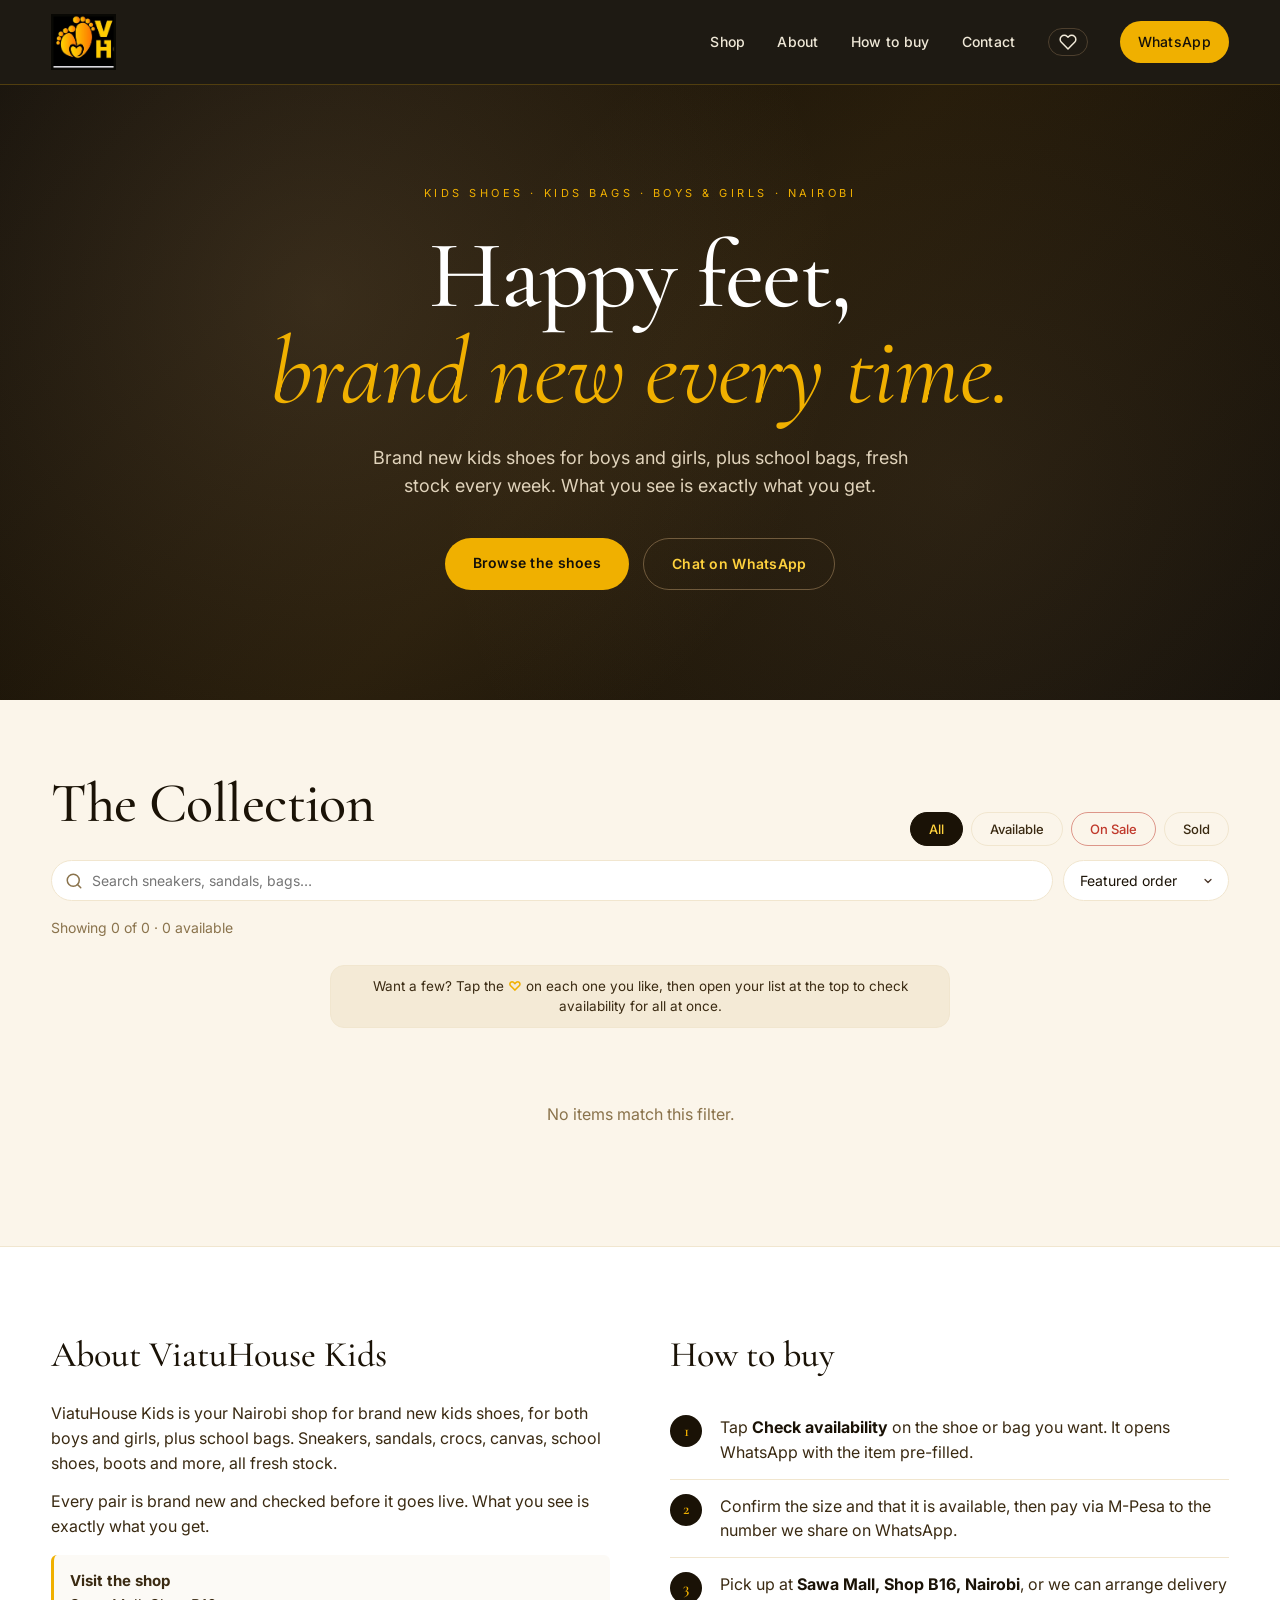
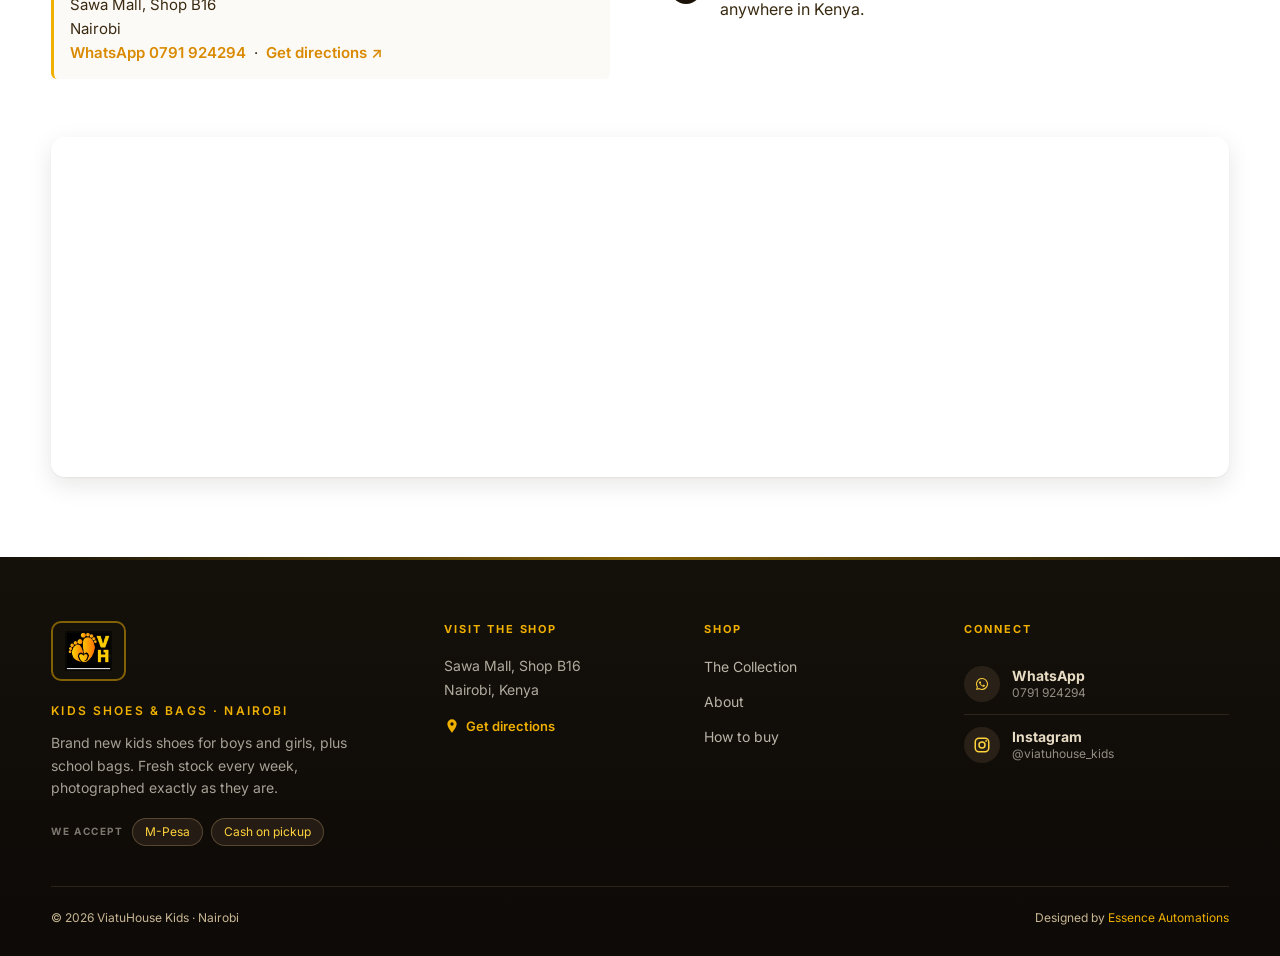
==== commit 1e13aab2: "Shopfront: make multi-item enquiry (wishlist) discoverable — gallery hint + '<Products> you've picke" ====
--- a/index.html
+++ b/index.html
@@ -32,7 +32,7 @@
 <link rel="preconnect" href="https://fonts.googleapis.com">
 <link rel="preconnect" href="https://fonts.gstatic.com" crossorigin>
 <link href="https://fonts.googleapis.com/css2?family=Cormorant+Garamond:wght@400;500;600;700&family=Inter:wght@300;400;500;600;700&display=swap" rel="stylesheet">
-<link rel="stylesheet" href="styles.css?v=viatu1">
+<link rel="stylesheet" href="styles.css?v=20260726enq">
 </head>
 <body>
 
@@ -103,6 +103,8 @@
   </div>
 </section>
 
+<p class="multi-enquire-hint container">Want a few? Tap the <span class="meh-heart">♡</span> on each one you like, then open your list at the top to check availability for all at once.</p>
+
 <main class="gallery container" id="gallery">
   <!-- Items injected here -->
 </main>
@@ -211,7 +213,7 @@
 <div id="wishlistModal" class="modal" role="dialog" aria-modal="true" aria-label="Saved items">
   <div class="modal-card modal-card--wide">
     <div class="modal-head">
-      <h3>Saved items</h3>
+      <h3>Pairs you've picked</h3>
       <button id="wishlistClose" class="modal-close" aria-label="Close">&times;</button>
     </div>
     <div id="wishlistBody" class="wl-body"></div>
@@ -256,6 +258,6 @@
   </div>
 </div>
 
-<script src="main.js?v=20260606susp"></script>
+<script src="main.js?v=20260726enq"></script>
 </body>
 </html>
--- a/styles.css
+++ b/styles.css
@@ -348,6 +348,12 @@
 .modal-close:hover { background: var(--surface); color: var(--ink); }
 
 /* Wishlist rows */
+.multi-enquire-hint {
+  margin: 2px auto 18px; font-size: 13.5px; line-height: 1.5; color: var(--ink-soft, #555);
+  background: var(--surface, #f5f5f5); border: 1px solid var(--line, #e3e3e3);
+  border-radius: 14px; padding: 10px 18px; text-align: center; max-width: 620px;
+}
+.multi-enquire-hint .meh-heart { color: var(--gold, #c8a13a); font-weight: 700; }
 .wl-body { max-height: 60vh; overflow-y: auto; }
 .wl-row {
   display: flex; gap: 12px; align-items: center;
@@ -911,7 +917,7 @@
 .admin-form h2 { font-family: var(--serif); font-size: 24px; margin-bottom: 18px; }
 .field { margin-bottom: 14px; }
 .field label { display: block; font-size: 13px; font-weight: 600; color: var(--ink-soft); margin-bottom: 6px; }
-.field input[type="text"], .field input[type="number"], .field input[type="url"], .field input[type="tel"], .field input[type="search"], .field textarea, .field select {
+.field input[type="text"], .field input[type="number"], .field input[type="url"], .field input[type="tel"], .field input[type="search"], .field input[type="password"], .field input[type="email"], .field textarea, .field select {
   width: 100%; padding: 11px 14px; border: 1px solid var(--line); border-radius: 8px; font-family: inherit; font-size: 14px; background: #fff; color: var(--ink);
 }
 .field textarea { resize: vertical; min-height: 80px; }
@@ -1434,3 +1440,37 @@
   .modal-card .admin-actions { position: sticky; bottom: 0; background: #fff; z-index: 2; margin: 14px -16px 0; padding: 12px 16px calc(12px + env(safe-area-inset-bottom, 0px)); box-shadow: 0 -7px 14px -9px rgba(0,0,0,0.25); }
   .bulk-bar { flex-wrap: wrap; }
 }
+
+
+/* ===== Collapsible admin sections (mobile-safe) — fleet rollout 2026-06-11 =====
+   Manual add-item form + WhatsApp Marketing collapse into native <details>.
+   CRITICAL: a <summary> with display:flex breaks native <details> toggling in
+   Safari / mobile WebKit, so summaries stay display:block (flex on inner .me-row)
+   AND the toggles are JS-driven (preventDefault + flip .open) — see admin.js. */
+.manual-entry { margin: 14px 0 0; }
+summary.manual-entry-divider { display: block; list-style: none; cursor: pointer; user-select: none; margin: 10px 0; }
+summary.manual-entry-divider::-webkit-details-marker { display: none; }
+summary.manual-entry-divider::marker { content: ""; }
+.manual-entry .me-row { display: flex; align-items: center; gap: 12px; }
+.manual-entry .me-row::before, .manual-entry .me-row::after { content: ""; flex: 1; height: 1px; background: var(--line, #e5e0d5); }
+.manual-entry .me-pill {
+  display: inline-flex; align-items: center; gap: 9px; white-space: nowrap;
+  background: var(--gold); color: #2a1d00;
+  padding: 12px 24px; border-radius: 999px;
+  font-size: 13px; font-weight: 700; letter-spacing: 0.06em; text-transform: uppercase;
+  box-shadow: 0 3px 12px rgba(0,0,0,0.16);
+  transition: transform 0.18s, box-shadow 0.18s, filter 0.18s;
+}
+.manual-entry .me-plus { transition: transform 0.2s ease; }
+.manual-entry[open] .me-plus { transform: rotate(45deg); }
+summary.manual-entry-divider:hover .me-pill { transform: translateY(-1px); box-shadow: 0 5px 16px rgba(0,0,0,0.22); filter: brightness(0.96); }
+summary.manual-entry-divider:active .me-pill { transform: translateY(0); }
+
+.dash-collapse { margin: 0; }
+summary.dash-summary { display: block; list-style: none; cursor: pointer; user-select: none; position: relative; }
+summary.dash-summary::-webkit-details-marker { display: none; }
+summary.dash-summary::marker { content: ""; }
+summary.dash-summary .dash-title { margin-bottom: 0; padding-right: 28px; }
+.dash-collapse[open] summary.dash-summary .dash-title { margin-bottom: 18px; }
+summary.dash-summary::after { content: "\203A"; position: absolute; right: 2px; top: 6px; font-size: 24px; line-height: 1; color: var(--gold-deep, var(--gold)); transform: rotate(90deg); transition: transform 0.18s ease; }
+.dash-collapse[open] summary.dash-summary::after { transform: rotate(-90deg); }
